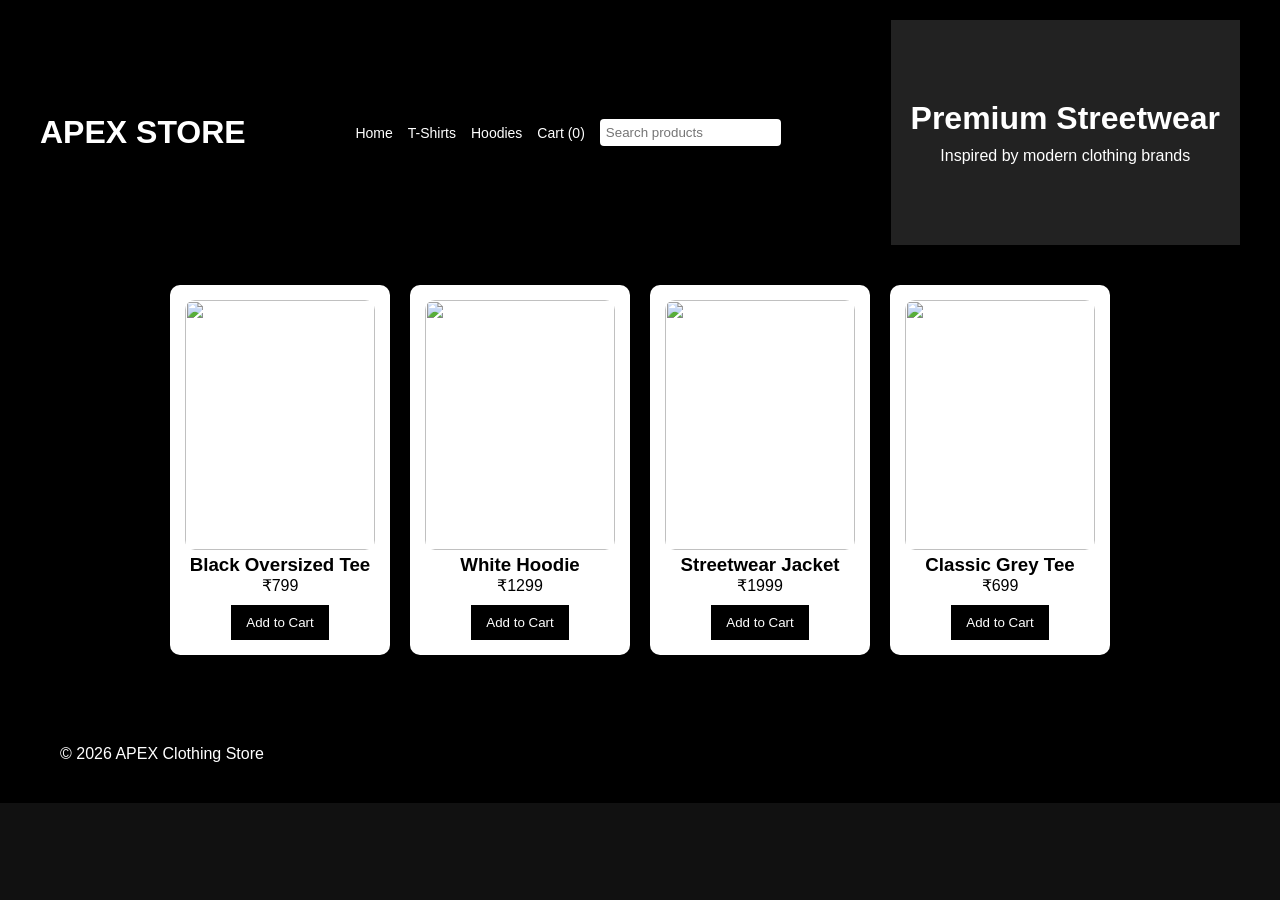
==== index.html @ 207b34f5 "Add files via upload" ====
<!DOCTYPE html>
<html>
<head>
<title>APEX Clothing Store</title>
<link rel="stylesheet" href="style.css">
</head>

<body>

<header>
<h1>APEX STORE</h1>
<nav>
<a href="#">Home</a>
<a href="#">T-Shirts</a>
<a href="#">Hoodies</a>
<a href="#">Cart (<span id="cart-count">0</span>)</a>

<input type="text" placeholder="Search products">
</nav>

<section class="hero">
<h2>Premium Streetwear</h2>
<p>Inspired by modern clothing brands</p>
</section>

<section class="products">

<div class="product">
<img src="https://images.unsplash.com/photo-1521572163474-6864f9cf17ab">
<h3>Black Oversized Tee</h3>
<p>₹799</p>
<button onclick="addToCart()">Add to Cart</button>
</div>

<div class="product">
<img src="https://images.unsplash.com/photo-1520975922323-8b456906c813">
<h3>White Hoodie</h3>
<p>₹1299</p>
<button onclick="addToCart()">Add to Cart</button>
</div>

<div class="product">
<img src="https://images.unsplash.com/photo-1503342217505-b0a15ec3261c">
<h3>Streetwear Jacket</h3>
<p>₹1999</p>
<button onclick="addToCart()">Add to Cart</button>
</div>

<div class="product">
<img src="https://images.unsplash.com/photo-1523381210434-271e8be1f52b">
<h3>Classic Grey Tee</h3>
<p>₹699</p>
<button onclick="addToCart()">Add to Cart</button>
</div>

</section>

<footer>
<p>© 2026 APEX Clothing Store</p>
</footer>

<script src="script.js"></script>

</body>
</html>
---- style.css ----
/* RESET */
*{
margin:0;
padding:0;
box-sizing:border-box;
font-family:Arial, sans-serif;
}

body{
background:#111;
color:white;
}

/* HEADER */
header{
display:flex;
justify-content:space-between;
align-items:center;
padding:20px 40px;
background:black;
flex-wrap:wrap;
}

nav{
display:flex;
gap:15px;
align-items:center;
flex-wrap:wrap;
}

nav a{
color:white;
text-decoration:none;
font-size:14px;
}

nav input{
padding:6px;
border:none;
border-radius:4px;
}

/* HERO SECTION */

.hero{
text-align:center;
padding:80px 20px;
background:#222;
}

.hero h2{
font-size:32px;
margin-bottom:10px;
}

/* PRODUCTS */

.products{
display:grid;
grid-template-columns:repeat(auto-fit,minmax(220px,1fr));
gap:20px;
padding:40px;
max-width:1200px;
margin:auto;
}

.product{
background:white;
color:black;
padding:15px;
border-radius:10px;
text-align:center;
box-shadow:0 5px 10px rgba(0,0,0,0.2);
}

.product img{
width:100%;
height:250px;
object-fit:cover;
border-radius:10px;
}

button{
background:black;
color:white;
padding:10px 15px;
border:none;
margin-top:10px;
cursor:pointer;
}

button:hover{
background:#444;
}

/* FOOTER */

footer{
text-align:center;
padding:20px;
background:black;
margin-top:30px;
}

/* MOBILE */

@media(max-width:600px){

header{
flex-direction:column;
align-items:flex-start;
}

nav{
margin-top:10px;
}

.hero h2{
font-size:24px;
}

.products{
grid-template-columns:1fr;
padding:20px;
}

}

/* TABLET */

@media(max-width:900px){

.products{
grid-template-columns:repeat(2,1fr);
}

}
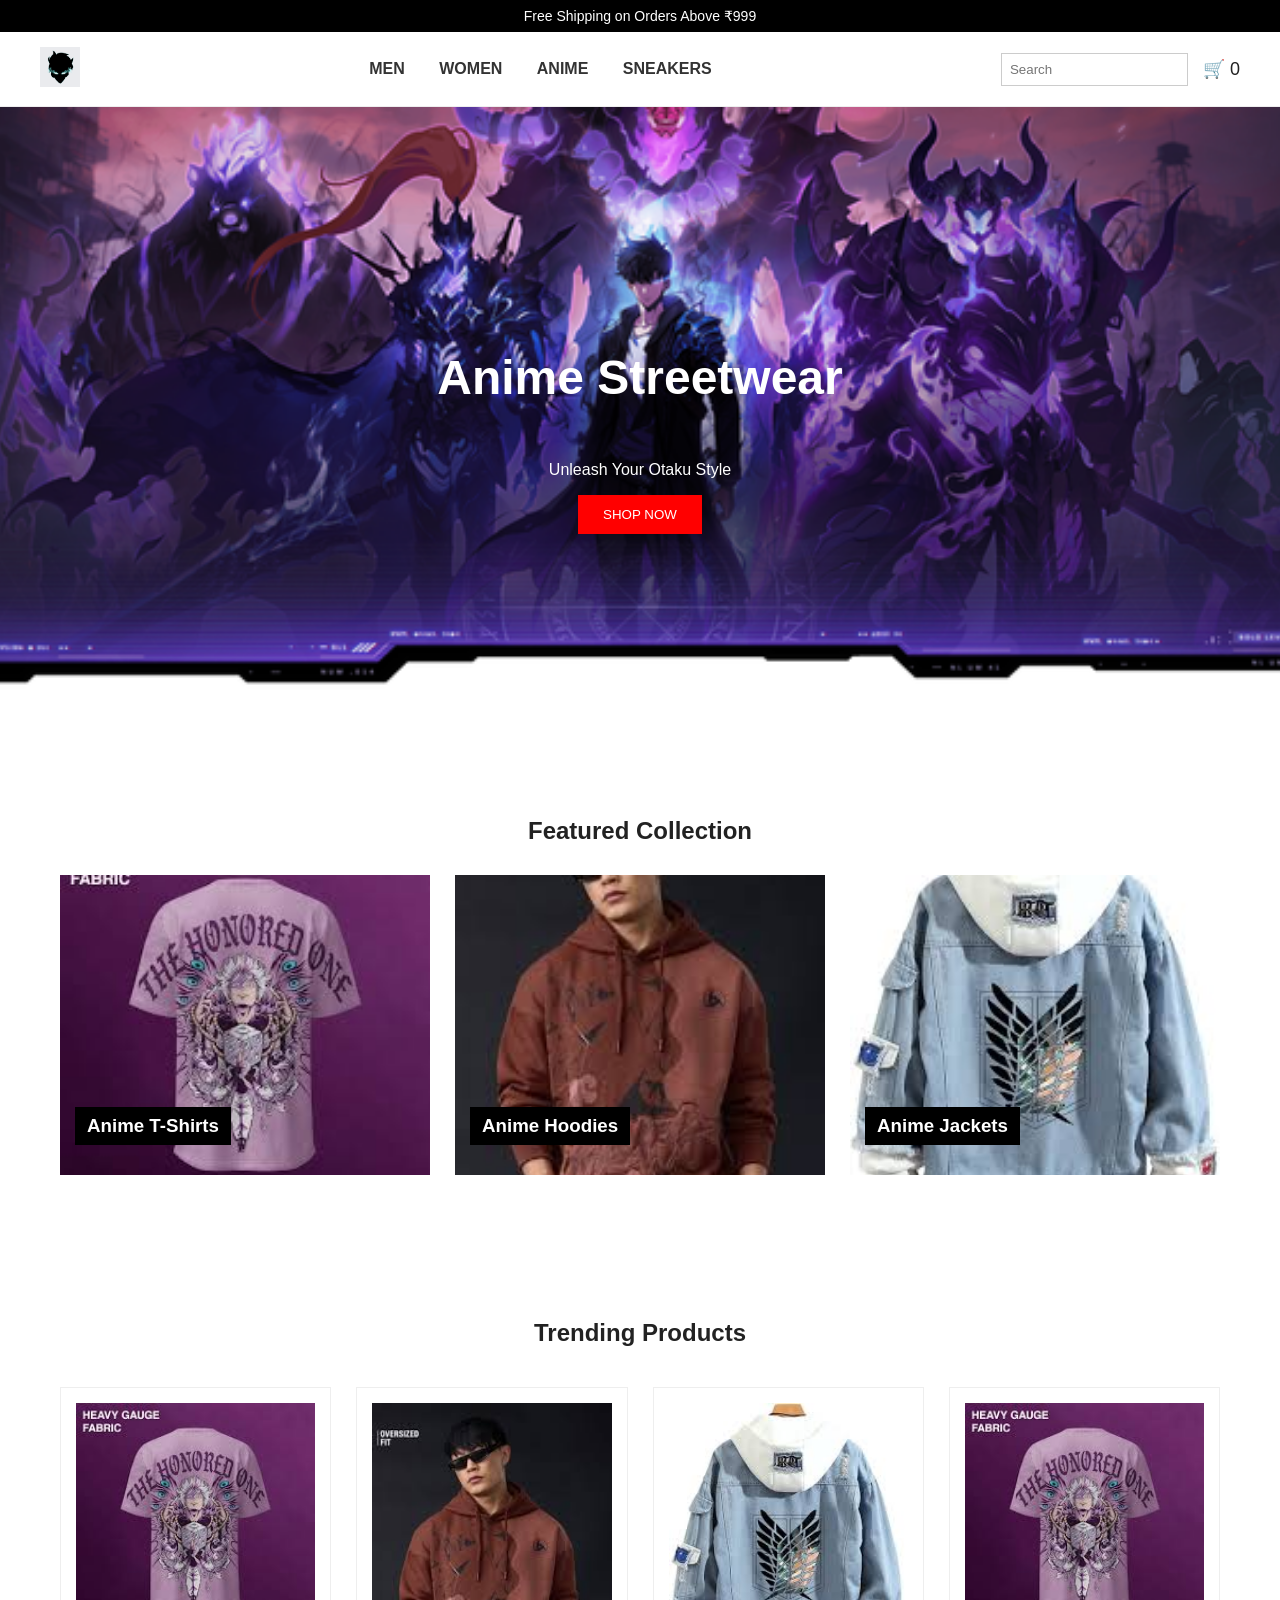
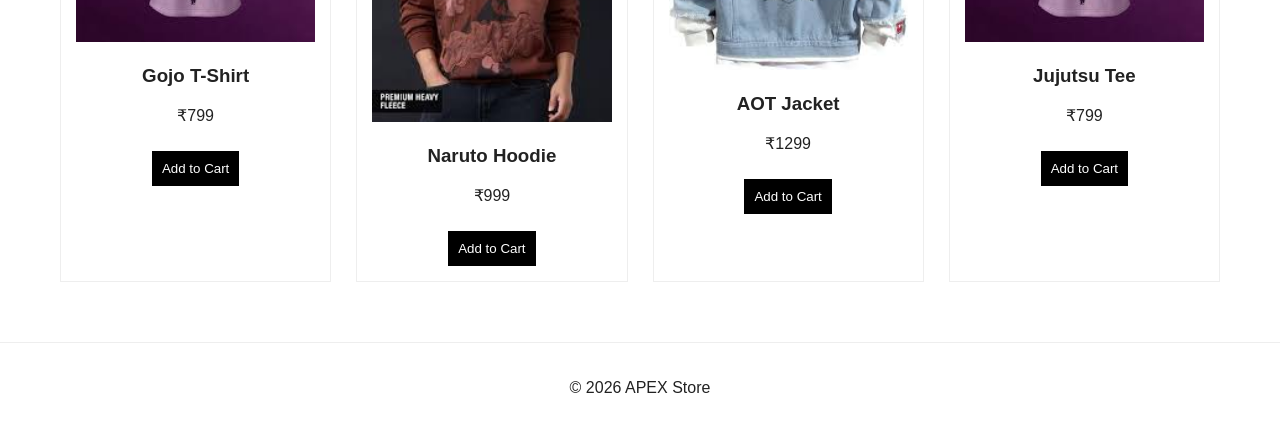
==== commit fee58bd8: "Add files via upload" ====
--- a/index.html
+++ b/index.html
@@ -1,65 +1,141 @@
 <!DOCTYPE html>
 <html>
+
 <head>
-<title>APEX Clothing Store</title>
-<link rel="stylesheet" href="style.css">
+
+<title>APEX Store</title>
+
+<meta name="viewport" content="width=device-width, initial-scale=1">
+
+<link rel="stylesheet" href="css/style.css">
+
+<link rel="icon" type="image/png" href="images/favicon.png">
+
 </head>
 
 <body>
 
-<header>
-<h1>APEX STORE</h1>
-<nav>
-<a href="#">Home</a>
-<a href="#">T-Shirts</a>
-<a href="#">Hoodies</a>
-<a href="#">Cart (<span id="cart-count">0</span>)</a>
+<div class="top-bar">
+Free Shipping on Orders Above ₹999
+</div>
 
-<input type="text" placeholder="Search products">
+<nav class="navbar">
+
+<div class="logo">
+
+<img src="images/logo.png">
+
+</div>
+
+<div class="nav-links">
+<a href="#">MEN</a>
+<a href="#">WOMEN</a>
+<a href="#">ANIME</a>
+<a href="#">SNEAKERS</a>
+</div>
+
+<div class="nav-right">
+
+<input type="text" placeholder="Search">
+
+<div class="cart">
+🛒 0
+</div>
+
+</div>
+
 </nav>
 
-<section class="hero">
-<h2>Premium Streetwear</h2>
-<p>Inspired by modern clothing brands</p>
+
+<!-- HERO -->
+
+<section class="banner">
+
+<h1>Anime Streetwear</h1>
+<p>Unleash Your Otaku Style</p>
+
+<button>SHOP NOW</button>
+
 </section>
 
-<section class="products">
 
-<div class="product">
-<img src="https://images.unsplash.com/photo-1521572163474-6864f9cf17ab">
-<h3>Black Oversized Tee</h3>
-<p>₹799</p>
-<button onclick="addToCart()">Add to Cart</button>
+<!-- FEATURED -->
+
+<section class="featured">
+
+<h2>Featured Collection</h2>
+
+<div class="featured-grid">
+
+<div class="featured-card">
+<img src="images/gojo-shirt.jpg">
+<h3>Anime T-Shirts</h3>
 </div>
 
-<div class="product">
-<img src="https://images.unsplash.com/photo-1520975922323-8b456906c813">
-<h3>White Hoodie</h3>
-<p>₹1299</p>
-<button onclick="addToCart()">Add to Cart</button>
+<div class="featured-card">
+<img src="images/naruto-hoodie.jpg">
+<h3>Anime Hoodies</h3>
 </div>
 
-<div class="product">
-<img src="https://images.unsplash.com/photo-1503342217505-b0a15ec3261c">
-<h3>Streetwear Jacket</h3>
-<p>₹1999</p>
-<button onclick="addToCart()">Add to Cart</button>
+<div class="featured-card">
+<img src="images/aot-jacket.jpg">
+<h3>Anime Jackets</h3>
 </div>
 
-<div class="product">
-<img src="https://images.unsplash.com/photo-1523381210434-271e8be1f52b">
-<h3>Classic Grey Tee</h3>
-<p>₹699</p>
-<button onclick="addToCart()">Add to Cart</button>
 </div>
 
 </section>
 
+
+<!-- PRODUCTS -->
+
+<section class="products">
+
+<h2>Trending Products</h2>
+
+<div class="product-grid">
+
+<div class="product-card">
+<img src="images/gojo-shirt.jpg">
+<h3>Gojo T-Shirt</h3>
+<p>₹799</p>
+<button>Add to Cart</button>
+</div>
+
+<div class="product-card">
+<img src="images/naruto-hoodie.jpg">
+<h3>Naruto Hoodie</h3>
+<p>₹999</p>
+<button>Add to Cart</button>
+</div>
+
+<div class="product-card">
+<img src="images/aot-jacket.jpg">
+<h3>AOT Jacket</h3>
+<p>₹1299</p>
+<button>Add to Cart</button>
+</div>
+
+<div class="product-card">
+<img src="images/gojo-shirt.jpg">
+<h3>Jujutsu Tee</h3>
+<p>₹799</p>
+<button>Add to Cart</button>
+</div>
+
+</div>
+
+</section>
+
+
 <footer>
-<p>© 2026 APEX Clothing Store</p>
+
+<p>© 2026 APEX Store</p>
+
 </footer>
 
-<script src="script.js"></script>
+<script src="js/script.js"></script>
 
 </body>
+
 </html>
--- a/css/style.css
+++ b/css/style.css
@@ -0,0 +1,197 @@
+body{
+margin:0;
+font-family:Arial, Helvetica, sans-serif;
+background:white;
+color:#222;
+}
+
+.top-bar{
+background:black;
+color:white;
+text-align:center;
+padding:8px;
+font-size:14px;
+}
+
+/* NAVBAR */
+
+.navbar{
+display:flex;
+justify-content:space-between;
+align-items:center;
+padding:15px 40px;
+border-bottom:1px solid #eee;
+}
+
+/* LOGO */
+
+.logo img{
+height:40px;
+}
+
+/* NAV LINKS */
+
+.nav-links a{
+margin:0 15px;
+text-decoration:none;
+color:#333;
+font-weight:bold;
+}
+
+.nav-right{
+display:flex;
+gap:15px;
+align-items:center;
+}
+
+.nav-right input{
+padding:8px;
+border:1px solid #ccc;
+}
+
+.cart{
+font-size:18px;
+}
+
+/* HERO */
+
+.banner{
+height:70vh;
+background:url("../images/anime-banner.jpg");
+background-size:cover;
+background-position:center;
+display:flex;
+flex-direction:column;
+justify-content:center;
+align-items:center;
+color:white;
+text-align:center;
+}
+
+.banner h1{
+font-size:48px;
+}
+
+.banner button{
+padding:12px 25px;
+border:none;
+background:red;
+color:white;
+cursor:pointer;
+}
+
+/* FEATURED */
+
+.featured{
+padding:60px;
+text-align:center;
+}
+
+.featured-grid{
+display:grid;
+grid-template-columns:repeat(3,1fr);
+gap:25px;
+margin-top:30px;
+}
+
+.featured-card{
+position:relative;
+cursor:pointer;
+overflow:hidden;
+}
+
+.featured-card img{
+width:100%;
+height:300px;
+object-fit:cover;
+}
+
+.featured-card h3{
+position:absolute;
+bottom:15px;
+left:15px;
+background:black;
+color:white;
+padding:8px 12px;
+}
+
+/* PRODUCTS */
+
+.products{
+padding:60px;
+}
+
+.products h2{
+text-align:center;
+margin-bottom:40px;
+}
+
+.product-grid{
+display:grid;
+grid-template-columns:repeat(4,1fr);
+gap:25px;
+}
+
+.product-card{
+border:1px solid #eee;
+padding:15px;
+text-align:center;
+}
+
+.product-card img{
+width:100%;
+}
+
+.product-card button{
+margin-top:10px;
+padding:10px;
+border:none;
+background:black;
+color:white;
+cursor:pointer;
+}
+
+footer{
+text-align:center;
+padding:20px;
+border-top:1px solid #eee;
+}
+
+/* MOBILE */
+
+@media(max-width:900px){
+
+.product-grid{
+grid-template-columns:repeat(2,1fr);
+}
+
+.featured-grid{
+grid-template-columns:repeat(2,1fr);
+}
+
+.nav-links{
+display:none;
+}
+
+}
+
+@media(max-width:500px){
+
+.product-grid{
+grid-template-columns:1fr;
+}
+
+.featured-grid{
+grid-template-columns:1fr;
+}
+
+.banner h1{
+font-size:30px;
+}
+
+.navbar{
+flex-direction:column;
+gap:10px;
+}
+
+}
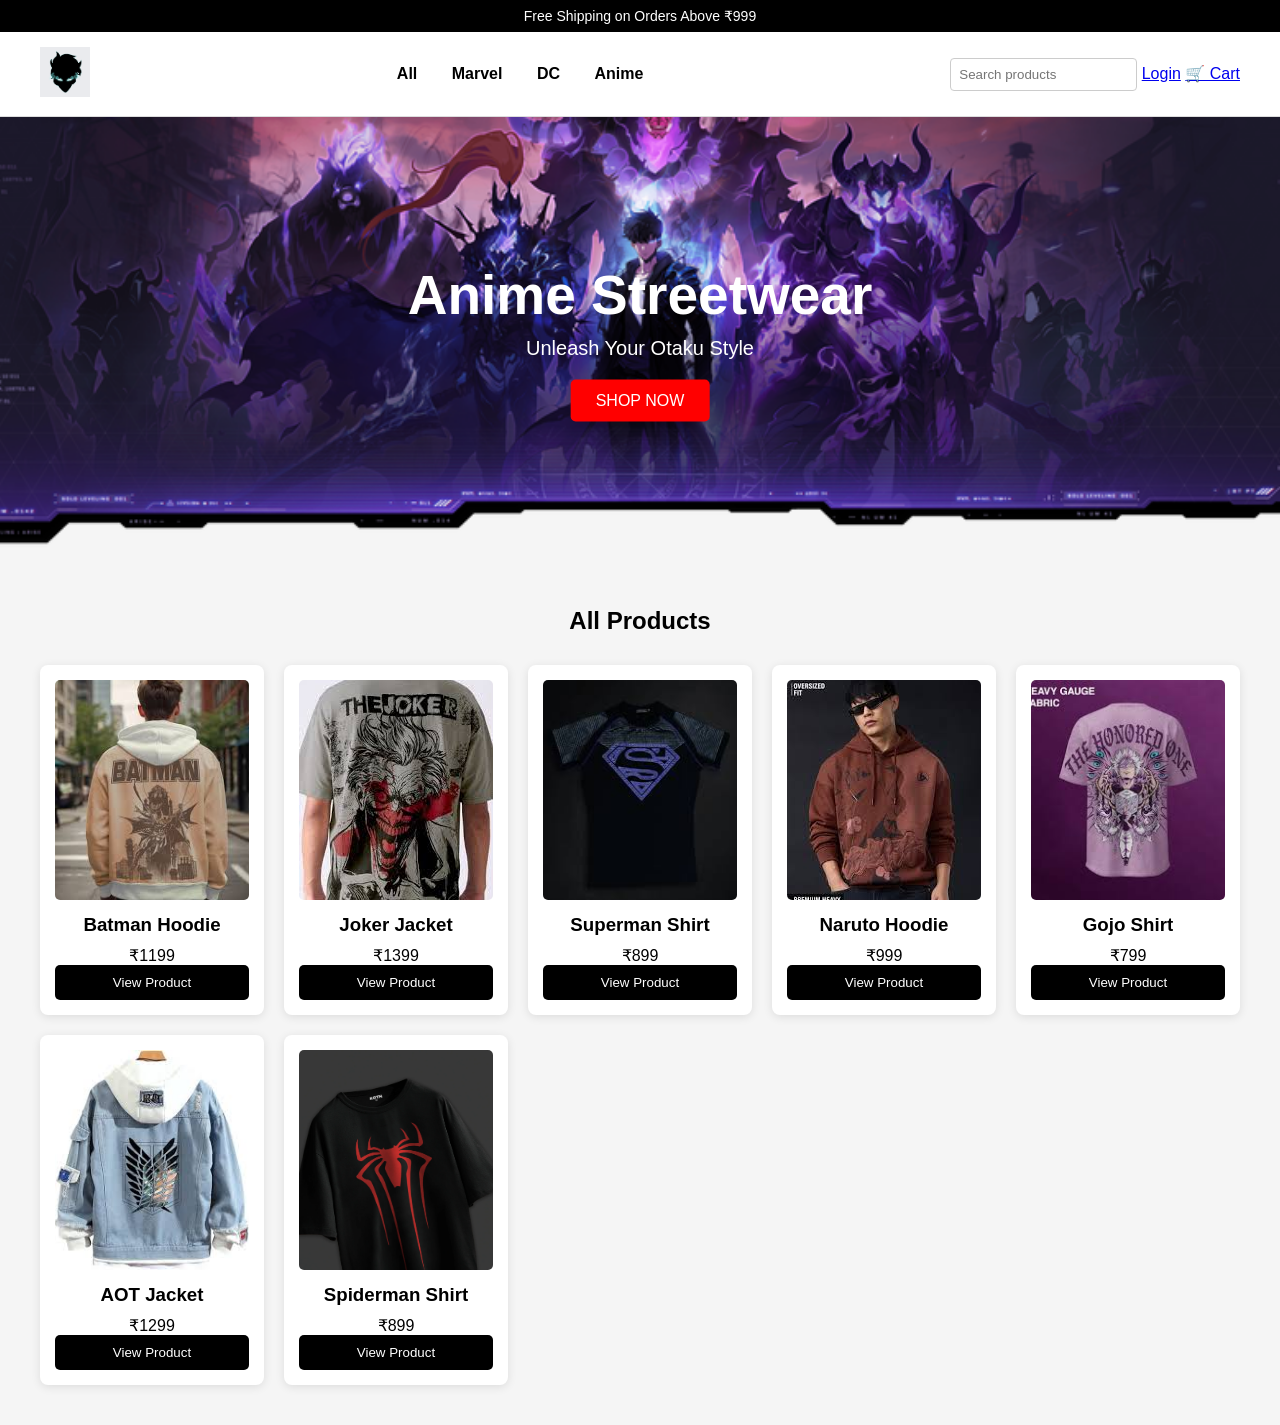
==== commit 1a92a4ae: "Add files via upload" ====
--- a/index.html
+++ b/index.html
@@ -9,7 +9,7 @@
 
 <link rel="stylesheet" href="css/style.css">
 
-<link rel="icon" type="image/png" href="images/favicon.png">
+<link rel="icon" href="images/favicon.png">
 
 </head>
 
@@ -22,119 +22,56 @@
 <nav class="navbar">
 
 <div class="logo">
-
 <img src="images/logo.png">
-
 </div>
 
 <div class="nav-links">
-<a href="#">MEN</a>
-<a href="#">WOMEN</a>
-<a href="#">ANIME</a>
-<a href="#">SNEAKERS</a>
+<a data-category="all">All</a>
+<a data-category="marvel">Marvel</a>
+<a data-category="dc">DC</a>
+<a data-category="anime">Anime</a>
 </div>
 
 <div class="nav-right">
 
-<input type="text" placeholder="Search">
+<input type="text" id="searchInput" placeholder="Search products">
 
-<div class="cart">
-🛒 0
-</div>
+<a href="login.html">Login</a>
+
+<a href="cart.html">🛒 Cart</a>
 
 </div>
 
 </nav>
 
 
-<!-- HERO -->
-
 <section class="banner">
 
+<img src="images/anime-banner.jpg">
+
+<div class="banner-text">
+
 <h1>Anime Streetwear</h1>
+
 <p>Unleash Your Otaku Style</p>
 
 <button>SHOP NOW</button>
-
-</section>
-
-
-<!-- FEATURED -->
-
-<section class="featured">
-
-<h2>Featured Collection</h2>
-
-<div class="featured-grid">
-
-<div class="featured-card">
-<img src="images/gojo-shirt.jpg">
-<h3>Anime T-Shirts</h3>
-</div>
-
-<div class="featured-card">
-<img src="images/naruto-hoodie.jpg">
-<h3>Anime Hoodies</h3>
-</div>
-
-<div class="featured-card">
-<img src="images/aot-jacket.jpg">
-<h3>Anime Jackets</h3>
-</div>
 
 </div>
 
 </section>
 
 
-<!-- PRODUCTS -->
-
 <section class="products">
 
-<h2>Trending Products</h2>
+<h2>All Products</h2>
 
-<div class="product-grid">
-
-<div class="product-card">
-<img src="images/gojo-shirt.jpg">
-<h3>Gojo T-Shirt</h3>
-<p>₹799</p>
-<button>Add to Cart</button>
-</div>
-
-<div class="product-card">
-<img src="images/naruto-hoodie.jpg">
-<h3>Naruto Hoodie</h3>
-<p>₹999</p>
-<button>Add to Cart</button>
-</div>
-
-<div class="product-card">
-<img src="images/aot-jacket.jpg">
-<h3>AOT Jacket</h3>
-<p>₹1299</p>
-<button>Add to Cart</button>
-</div>
-
-<div class="product-card">
-<img src="images/gojo-shirt.jpg">
-<h3>Jujutsu Tee</h3>
-<p>₹799</p>
-<button>Add to Cart</button>
-</div>
-
-</div>
+<div id="product-grid" class="product-grid"></div>
 
 </section>
 
 
-<footer>
-
-<p>© 2026 APEX Store</p>
-
-</footer>
-
-<script src="js/script.js"></script>
+<script src="js/products.js"></script>
 
 </body>
 
--- a/css/style.css
+++ b/css/style.css
@@ -1,9 +1,15 @@
+*{
+margin:0;
+padding:0;
+box-sizing:border-box;
+font-family:Arial;
+}
+
 body{
-margin:0;
-font-family:Arial, Helvetica, sans-serif;
-background:white;
-color:#222;
-}
+background:#f5f5f5;
+}
+
+/* top bar */
 
 .top-bar{
 background:black;
@@ -13,185 +19,221 @@
 font-size:14px;
 }
 
-/* NAVBAR */
+/* navbar */
 
 .navbar{
 display:flex;
+align-items:center;
 justify-content:space-between;
-align-items:center;
 padding:15px 40px;
-border-bottom:1px solid #eee;
-}
-
-/* LOGO */
+background:white;
+border-bottom:1px solid #ddd;
+}
 
 .logo img{
-height:40px;
-}
-
-/* NAV LINKS */
+height:50px;
+}
+
+/* nav links */
 
 .nav-links a{
 margin:0 15px;
 text-decoration:none;
-color:#333;
+color:black;
 font-weight:bold;
 }
 
-.nav-right{
-display:flex;
-gap:15px;
-align-items:center;
-}
+.nav-links a:hover{
+color:red;
+}
+
+/* search */
 
 .nav-right input{
 padding:8px;
 border:1px solid #ccc;
-}
-
-.cart{
-font-size:18px;
-}
-
-/* HERO */
+border-radius:4px;
+}
+
+/* banner */
 
 .banner{
-height:70vh;
-background:url("../images/anime-banner.jpg");
-background-size:cover;
-background-position:center;
-display:flex;
-flex-direction:column;
-justify-content:center;
-align-items:center;
-color:white;
-text-align:center;
-}
-
-.banner h1{
-font-size:48px;
-}
-
-.banner button{
+position:relative;
+width:100%;
+height:450px;
+}
+
+.banner img{
+width:100%;
+height:100%;
+object-fit:cover;
+}
+
+/* banner text */
+
+.banner-text{
+position:absolute;
+top:50%;
+left:50%;
+transform:translate(-50%,-50%);
+color:white;
+text-align:center;
+}
+
+.banner-text h1{
+font-size:55px;
+margin-bottom:10px;
+}
+
+.banner-text p{
+font-size:20px;
+margin-bottom:20px;
+}
+
+.banner-text button{
+background:red;
+color:white;
+border:none;
 padding:12px 25px;
-border:none;
-background:red;
-color:white;
-cursor:pointer;
-}
-
-/* FEATURED */
-
-.featured{
-padding:60px;
-text-align:center;
-}
-
-.featured-grid{
+font-size:16px;
+cursor:pointer;
+border-radius:5px;
+}
+
+/* category section */
+
+.categories{
+padding:40px;
+text-align:center;
+}
+
+.category-grid{
 display:grid;
-grid-template-columns:repeat(3,1fr);
-gap:25px;
+grid-template-columns:repeat(auto-fit,minmax(250px,1fr));
+gap:20px;
 margin-top:30px;
 }
 
-.featured-card{
-position:relative;
-cursor:pointer;
+.category-card{
+background:white;
+border-radius:10px;
 overflow:hidden;
-}
-
-.featured-card img{
-width:100%;
-height:300px;
+box-shadow:0 3px 12px rgba(0,0,0,0.1);
+transition:0.3s;
+}
+
+.category-card:hover{
+transform:scale(1.05);
+}
+
+.category-card img{
+width:100%;
+height:250px;
 object-fit:cover;
 }
 
-.featured-card h3{
-position:absolute;
-bottom:15px;
-left:15px;
-background:black;
-color:white;
-padding:8px 12px;
-}
-
-/* PRODUCTS */
+.category-card h3{
+padding:15px;
+}
+
+/* products */
 
 .products{
-padding:60px;
-}
-
-.products h2{
-text-align:center;
-margin-bottom:40px;
+padding:40px;
+text-align:center;
 }
 
 .product-grid{
 display:grid;
-grid-template-columns:repeat(4,1fr);
-gap:25px;
+grid-template-columns:repeat(auto-fit,minmax(200px,1fr));
+gap:20px;
+margin-top:30px;
 }
 
 .product-card{
-border:1px solid #eee;
+background:white;
 padding:15px;
-text-align:center;
+border-radius:8px;
+box-shadow:0 2px 10px rgba(0,0,0,0.1);
 }
 
 .product-card img{
 width:100%;
+height:220px;
+object-fit:cover;
+border-radius:5px;
+}
+
+.product-card h3{
+margin:10px 0;
 }
 
 .product-card button{
-margin-top:10px;
+background:black;
+color:white;
+border:none;
 padding:10px;
-border:none;
-background:black;
-color:white;
-cursor:pointer;
-}
-
-footer{
-text-align:center;
-padding:20px;
-border-top:1px solid #eee;
-}
-
-/* MOBILE */
-
-@media(max-width:900px){
-
-.product-grid{
-grid-template-columns:repeat(2,1fr);
-}
-
-.featured-grid{
-grid-template-columns:repeat(2,1fr);
-}
-
-.nav-links{
-display:none;
-}
-
-}
-
-@media(max-width:500px){
-
-.product-grid{
-grid-template-columns:1fr;
-}
-
-.featured-grid{
-grid-template-columns:1fr;
-}
-
-.banner h1{
-font-size:30px;
-}
-
-.navbar{
+width:100%;
+cursor:pointer;
+border-radius:5px;
+}
+.product-page{
+
+display:flex;
+gap:40px;
+padding:40px;
+
+}
+
+.product-page img{
+
+width:400px;
+border-radius:10px;
+
+}
+
+.product-info{
+
+display:flex;
 flex-direction:column;
-gap:10px;
-}
-
-}
+gap:20px;
+
+}
+
+.product-info button{
+
+padding:12px;
+background:black;
+color:white;
+border:none;
+cursor:pointer;
+width:200px;
+
+}
+.auth-container{
+
+width:300px;
+margin:100px auto;
+display:flex;
+flex-direction:column;
+gap:15px;
+text-align:center;
+
+}
+
+.auth-container input{
+
+padding:10px;
+border:1px solid #ccc;
+
+}
+
+.auth-container button{
+
+padding:10px;
+background:black;
+color:white;
+border:none;
+cursor:pointer;
+
+}
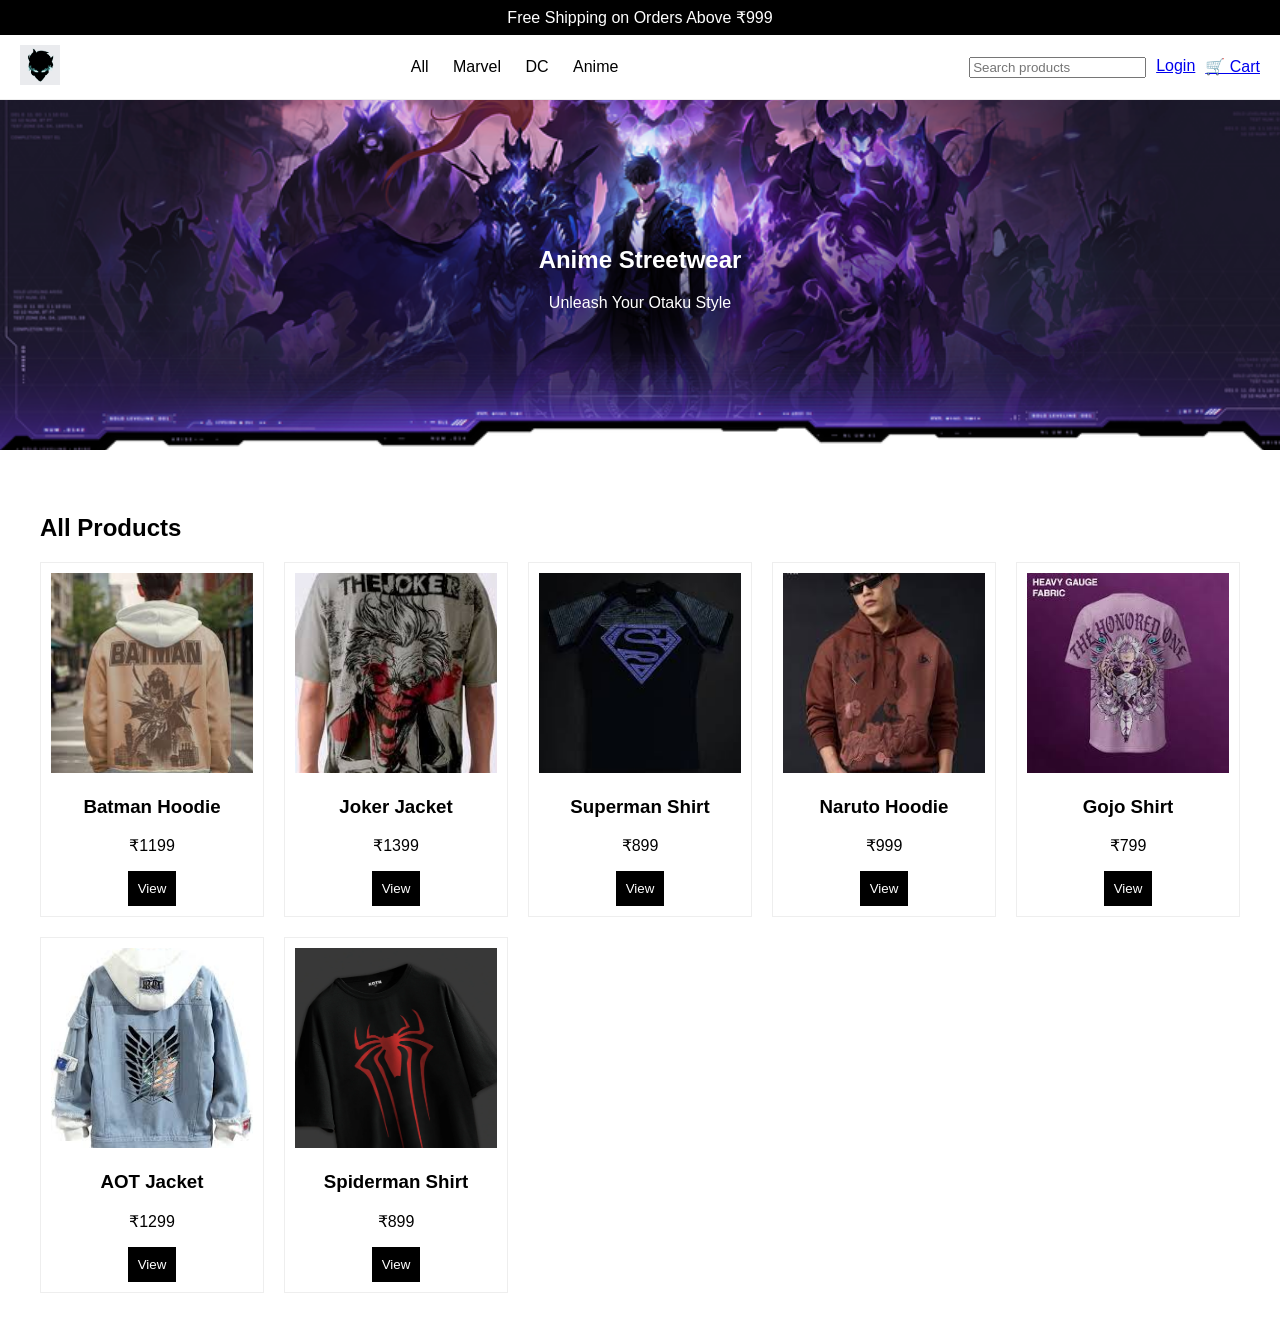
==== commit 68937c24: "Add files via upload" ====
--- a/index.html
+++ b/index.html
@@ -2,13 +2,10 @@
 <html>
 
 <head>
-
 <title>APEX Store</title>
-
 <meta name="viewport" content="width=device-width, initial-scale=1">
 
 <link rel="stylesheet" href="css/style.css">
-
 <link rel="icon" href="images/favicon.png">
 
 </head>
@@ -34,7 +31,7 @@
 
 <div class="nav-right">
 
-<input type="text" id="searchInput" placeholder="Search products">
+<input id="searchInput" placeholder="Search products">
 
 <a href="login.html">Login</a>
 
@@ -50,13 +47,8 @@
 <img src="images/anime-banner.jpg">
 
 <div class="banner-text">
-
 <h1>Anime Streetwear</h1>
-
 <p>Unleash Your Otaku Style</p>
-
-<button>SHOP NOW</button>
-
 </div>
 
 </section>
@@ -70,9 +62,7 @@
 
 </section>
 
-
 <script src="js/products.js"></script>
 
 </body>
-
 </html>
--- a/css/style.css
+++ b/css/style.css
@@ -1,239 +1,111 @@
-*{
+body{
+
 margin:0;
-padding:0;
-box-sizing:border-box;
 font-family:Arial;
+
 }
 
-body{
-background:#f5f5f5;
-}
+.top-bar{
 
-/* top bar */
-
-.top-bar{
 background:black;
 color:white;
 text-align:center;
 padding:8px;
-font-size:14px;
+
 }
 
-/* navbar */
+.navbar{
 
-.navbar{
 display:flex;
+justify-content:space-between;
 align-items:center;
-justify-content:space-between;
-padding:15px 40px;
+padding:10px 20px;
 background:white;
-border-bottom:1px solid #ddd;
+border-bottom:1px solid #eee;
+
 }
 
 .logo img{
-height:50px;
+
+height:40px;
+
 }
 
-/* nav links */
+.nav-links a{
 
-.nav-links a{
-margin:0 15px;
-text-decoration:none;
-color:black;
-font-weight:bold;
+margin:0 10px;
+cursor:pointer;
+
 }
 
-.nav-links a:hover{
-color:red;
+.nav-right{
+
+display:flex;
+gap:10px;
+
 }
 
-/* search */
+.banner{
 
-.nav-right input{
-padding:8px;
-border:1px solid #ccc;
-border-radius:4px;
-}
+position:relative;
 
-/* banner */
-
-.banner{
-position:relative;
-width:100%;
-height:450px;
 }
 
 .banner img{
+
 width:100%;
-height:100%;
+height:350px;
 object-fit:cover;
+
 }
 
-/* banner text */
+.banner-text{
 
-.banner-text{
 position:absolute;
 top:50%;
 left:50%;
 transform:translate(-50%,-50%);
 color:white;
 text-align:center;
+
 }
 
-.banner-text h1{
-font-size:55px;
-margin-bottom:10px;
-}
+.products{
 
-.banner-text p{
-font-size:20px;
-margin-bottom:20px;
-}
+padding:40px;
 
-.banner-text button{
-background:red;
-color:white;
-border:none;
-padding:12px 25px;
-font-size:16px;
-cursor:pointer;
-border-radius:5px;
-}
-
-/* category section */
-
-.categories{
-padding:40px;
-text-align:center;
-}
-
-.category-grid{
-display:grid;
-grid-template-columns:repeat(auto-fit,minmax(250px,1fr));
-gap:20px;
-margin-top:30px;
-}
-
-.category-card{
-background:white;
-border-radius:10px;
-overflow:hidden;
-box-shadow:0 3px 12px rgba(0,0,0,0.1);
-transition:0.3s;
-}
-
-.category-card:hover{
-transform:scale(1.05);
-}
-
-.category-card img{
-width:100%;
-height:250px;
-object-fit:cover;
-}
-
-.category-card h3{
-padding:15px;
-}
-
-/* products */
-
-.products{
-padding:40px;
-text-align:center;
 }
 
 .product-grid{
+
 display:grid;
 grid-template-columns:repeat(auto-fit,minmax(200px,1fr));
 gap:20px;
-margin-top:30px;
+
 }
 
 .product-card{
-background:white;
-padding:15px;
-border-radius:8px;
-box-shadow:0 2px 10px rgba(0,0,0,0.1);
+
+border:1px solid #eee;
+padding:10px;
+text-align:center;
+
 }
 
 .product-card img{
+
 width:100%;
-height:220px;
+height:200px;
 object-fit:cover;
-border-radius:5px;
-}
 
-.product-card h3{
-margin:10px 0;
 }
 
 .product-card button{
+
 background:black;
 color:white;
 border:none;
 padding:10px;
-width:100%;
-cursor:pointer;
-border-radius:5px;
-}
-.product-page{
-
-display:flex;
-gap:40px;
-padding:40px;
-
-}
-
-.product-page img{
-
-width:400px;
-border-radius:10px;
-
-}
-
-.product-info{
-
-display:flex;
-flex-direction:column;
-gap:20px;
-
-}
-
-.product-info button{
-
-padding:12px;
-background:black;
-color:white;
-border:none;
-cursor:pointer;
-width:200px;
-
-}
-.auth-container{
-
-width:300px;
-margin:100px auto;
-display:flex;
-flex-direction:column;
-gap:15px;
-text-align:center;
-
-}
-
-.auth-container input{
-
-padding:10px;
-border:1px solid #ccc;
-
-}
-
-.auth-container button{
-
-padding:10px;
-background:black;
-color:white;
-border:none;
 cursor:pointer;
 
 }
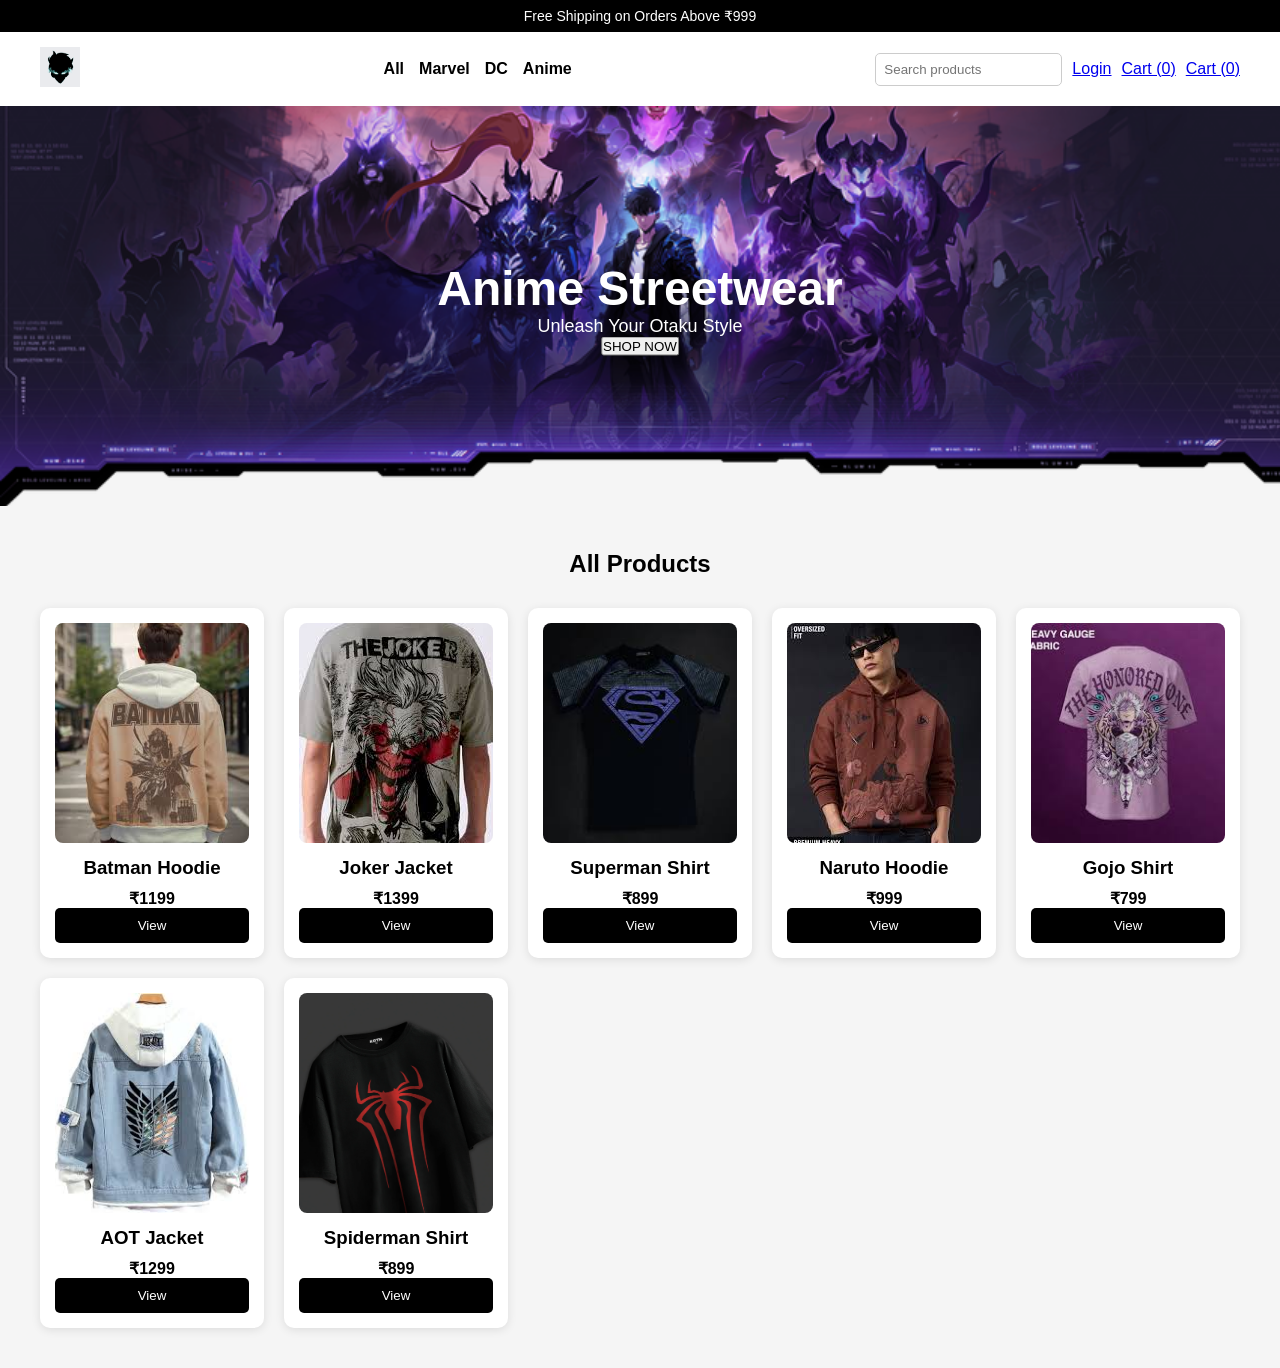
==== commit 519f92c2: "Add files via upload" ====
--- a/index.html
+++ b/index.html
@@ -1,11 +1,15 @@
+
 <!DOCTYPE html>
 <html>
 
 <head>
+
 <title>APEX Store</title>
+
 <meta name="viewport" content="width=device-width, initial-scale=1">
 
 <link rel="stylesheet" href="css/style.css">
+
 <link rel="icon" href="images/favicon.png">
 
 </head>
@@ -31,11 +35,15 @@
 
 <div class="nav-right">
 
-<input id="searchInput" placeholder="Search products">
+<input type="text" id="searchInput" placeholder="Search products">
 
 <a href="login.html">Login</a>
 
-<a href="cart.html">🛒 Cart</a>
+<a href="cart.html">
+Cart (<span id="cart-count">0</span>)
+</a><a href="cart.html">
+Cart (<span id="cart-count">0</span>)
+</a>
 
 </div>
 
@@ -47,8 +55,13 @@
 <img src="images/anime-banner.jpg">
 
 <div class="banner-text">
+
 <h1>Anime Streetwear</h1>
+
 <p>Unleash Your Otaku Style</p>
+
+<button>SHOP NOW</button>
+
 </div>
 
 </section>
@@ -62,7 +75,10 @@
 
 </section>
 
+
 <script src="js/products.js"></script>
 
 </body>
+
 </html>
+
--- a/css/style.css
+++ b/css/style.css
@@ -1,111 +1,222 @@
+*{
+margin:0;
+padding:0;
+box-sizing:border-box;
+font-family:Arial, sans-serif;
+}
+
 body{
-
-margin:0;
-font-family:Arial;
-
-}
+background:#f5f5f5;
+}
+
+/* top bar */
 
 .top-bar{
-
 background:black;
 color:white;
 text-align:center;
 padding:8px;
-
-}
+font-size:14px;
+}
+
+/* navbar */
 
 .navbar{
-
 display:flex;
 justify-content:space-between;
 align-items:center;
-padding:10px 20px;
+padding:15px 40px;
 background:white;
-border-bottom:1px solid #eee;
-
+flex-wrap:wrap;
 }
 
 .logo img{
-
 height:40px;
-
+}
+
+/* nav links */
+
+.nav-links{
+display:flex;
+gap:15px;
+flex-wrap:wrap;
 }
 
 .nav-links a{
-
-margin:0 10px;
 cursor:pointer;
-
-}
+font-weight:bold;
+}
+
+/* right section */
 
 .nav-right{
-
 display:flex;
 gap:10px;
-
-}
+align-items:center;
+flex-wrap:wrap;
+}
+
+.nav-right input{
+padding:8px;
+border:1px solid #ccc;
+border-radius:5px;
+}
+
+/* banner */
 
 .banner{
-
 position:relative;
-
+width:100%;
 }
 
 .banner img{
-
-width:100%;
-height:350px;
+width:100%;
+height:400px;
 object-fit:cover;
-
 }
 
 .banner-text{
-
 position:absolute;
 top:50%;
 left:50%;
 transform:translate(-50%,-50%);
 color:white;
 text-align:center;
-
-}
+}
+
+.banner-text h1{
+font-size:48px;
+}
+
+.banner-text p{
+font-size:18px;
+}
+
+/* products section */
 
 .products{
-
 padding:40px;
-
-}
+text-align:center;
+}
+
+/* grid */
 
 .product-grid{
-
 display:grid;
-grid-template-columns:repeat(auto-fit,minmax(200px,1fr));
+grid-template-columns:repeat(auto-fit,minmax(220px,1fr));
 gap:20px;
-
-}
+margin-top:30px;
+}
+
+/* card */
 
 .product-card{
-
-border:1px solid #eee;
-padding:10px;
-text-align:center;
-
+background:white;
+border-radius:10px;
+padding:15px;
+box-shadow:0 2px 10px rgba(0,0,0,0.1);
+transition:0.3s;
+}
+
+.product-card:hover{
+transform:translateY(-5px);
 }
 
 .product-card img{
-
-width:100%;
-height:200px;
+width:100%;
+height:220px;
 object-fit:cover;
-
+border-radius:8px;
+}
+
+.product-card h3{
+margin:10px 0;
+}
+
+.product-card p{
+font-weight:bold;
 }
 
 .product-card button{
-
 background:black;
 color:white;
 border:none;
 padding:10px;
+width:100%;
+border-radius:5px;
 cursor:pointer;
-
-}
+}
+
+.product-card button:hover{
+background:red;
+}
+
+/* product page */
+
+#product{
+padding:40px;
+text-align:center;
+}
+
+#product img{
+max-width:300px;
+width:100%;
+}
+
+/* cart */
+
+#cart{
+padding:40px;
+}
+
+/* MOBILE RESPONSIVE */
+
+@media (max-width:768px){
+
+.navbar{
+flex-direction:column;
+gap:10px;
+text-align:center;
+}
+
+.nav-links{
+justify-content:center;
+}
+
+.nav-right{
+justify-content:center;
+}
+
+.banner img{
+height:250px;
+}
+
+.banner-text h1{
+font-size:28px;
+}
+
+.banner-text p{
+font-size:14px;
+}
+
+.products{
+padding:20px;
+}
+
+.product-grid{
+grid-template-columns:repeat(2,1fr);
+}
+
+}
+
+@media (max-width:480px){
+
+.product-grid{
+grid-template-columns:1fr;
+}
+
+.banner-text h1{
+font-size:22px;
+}
+
+}
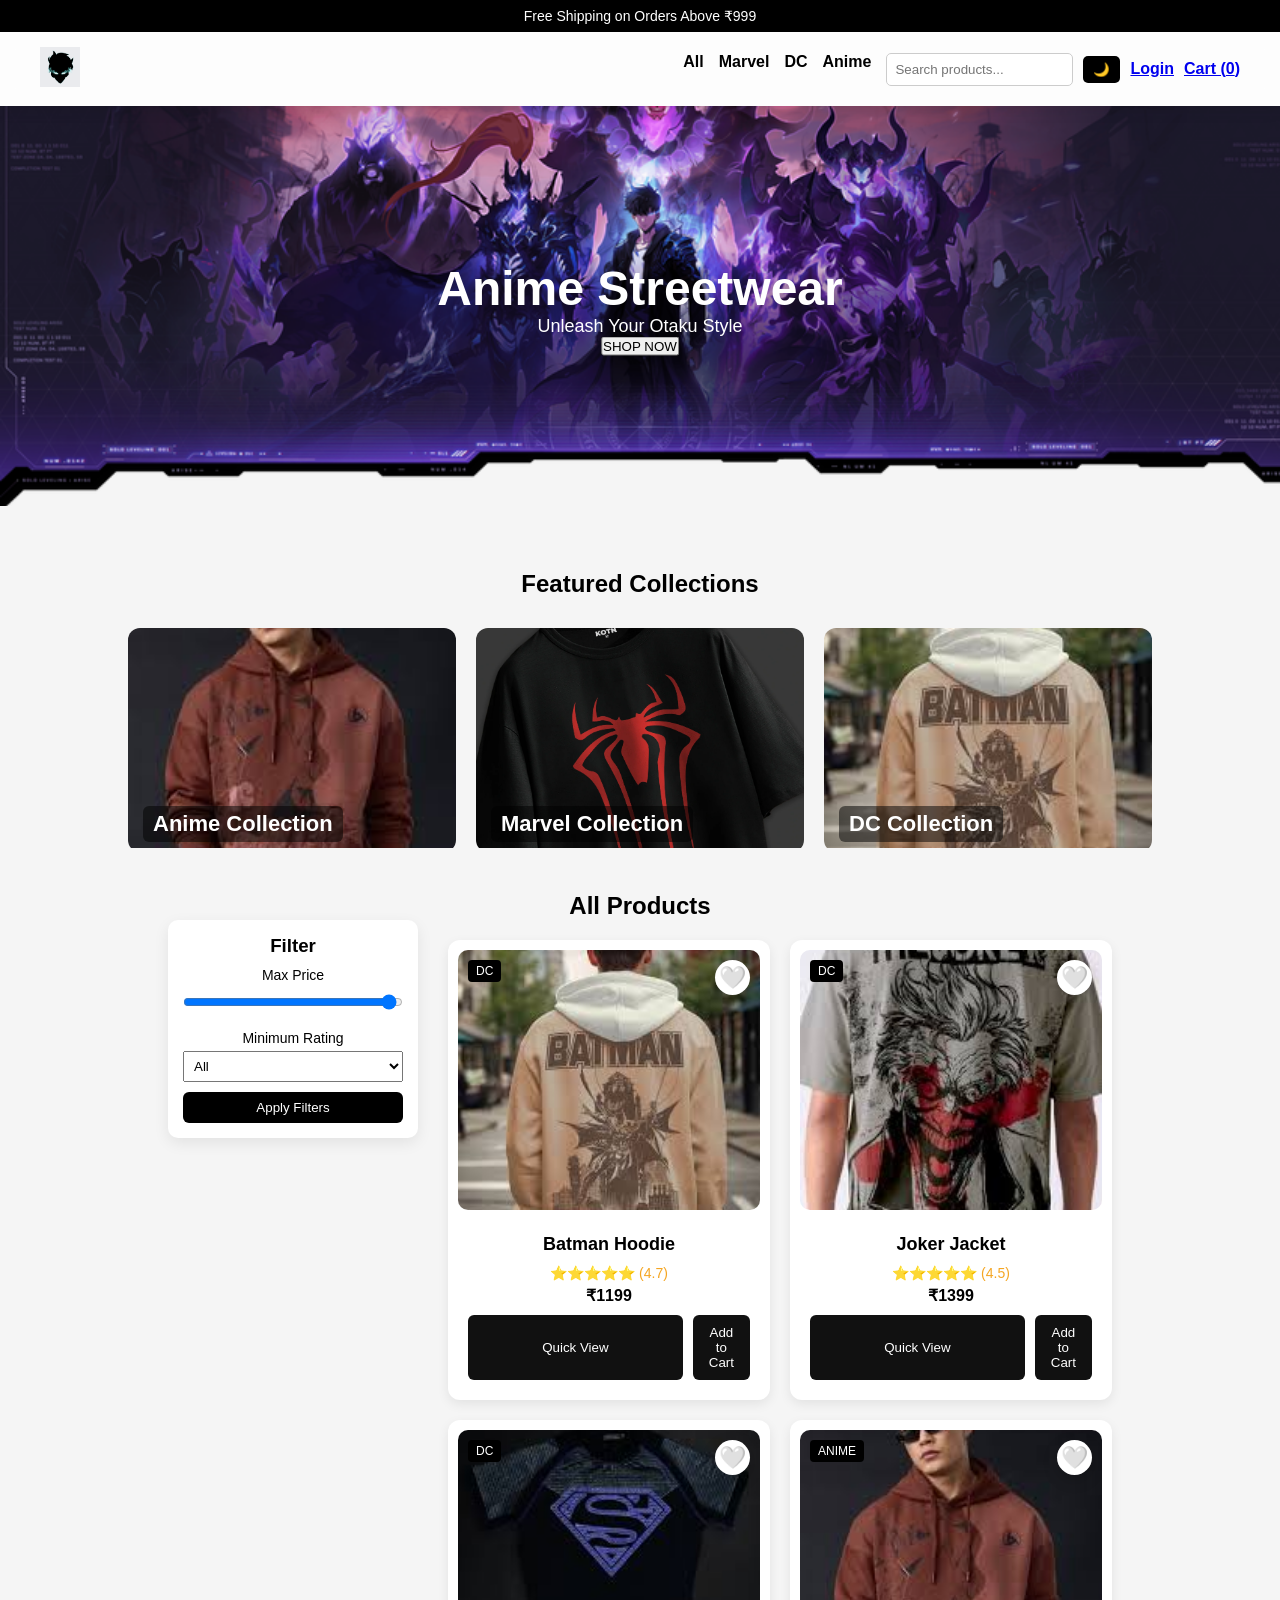
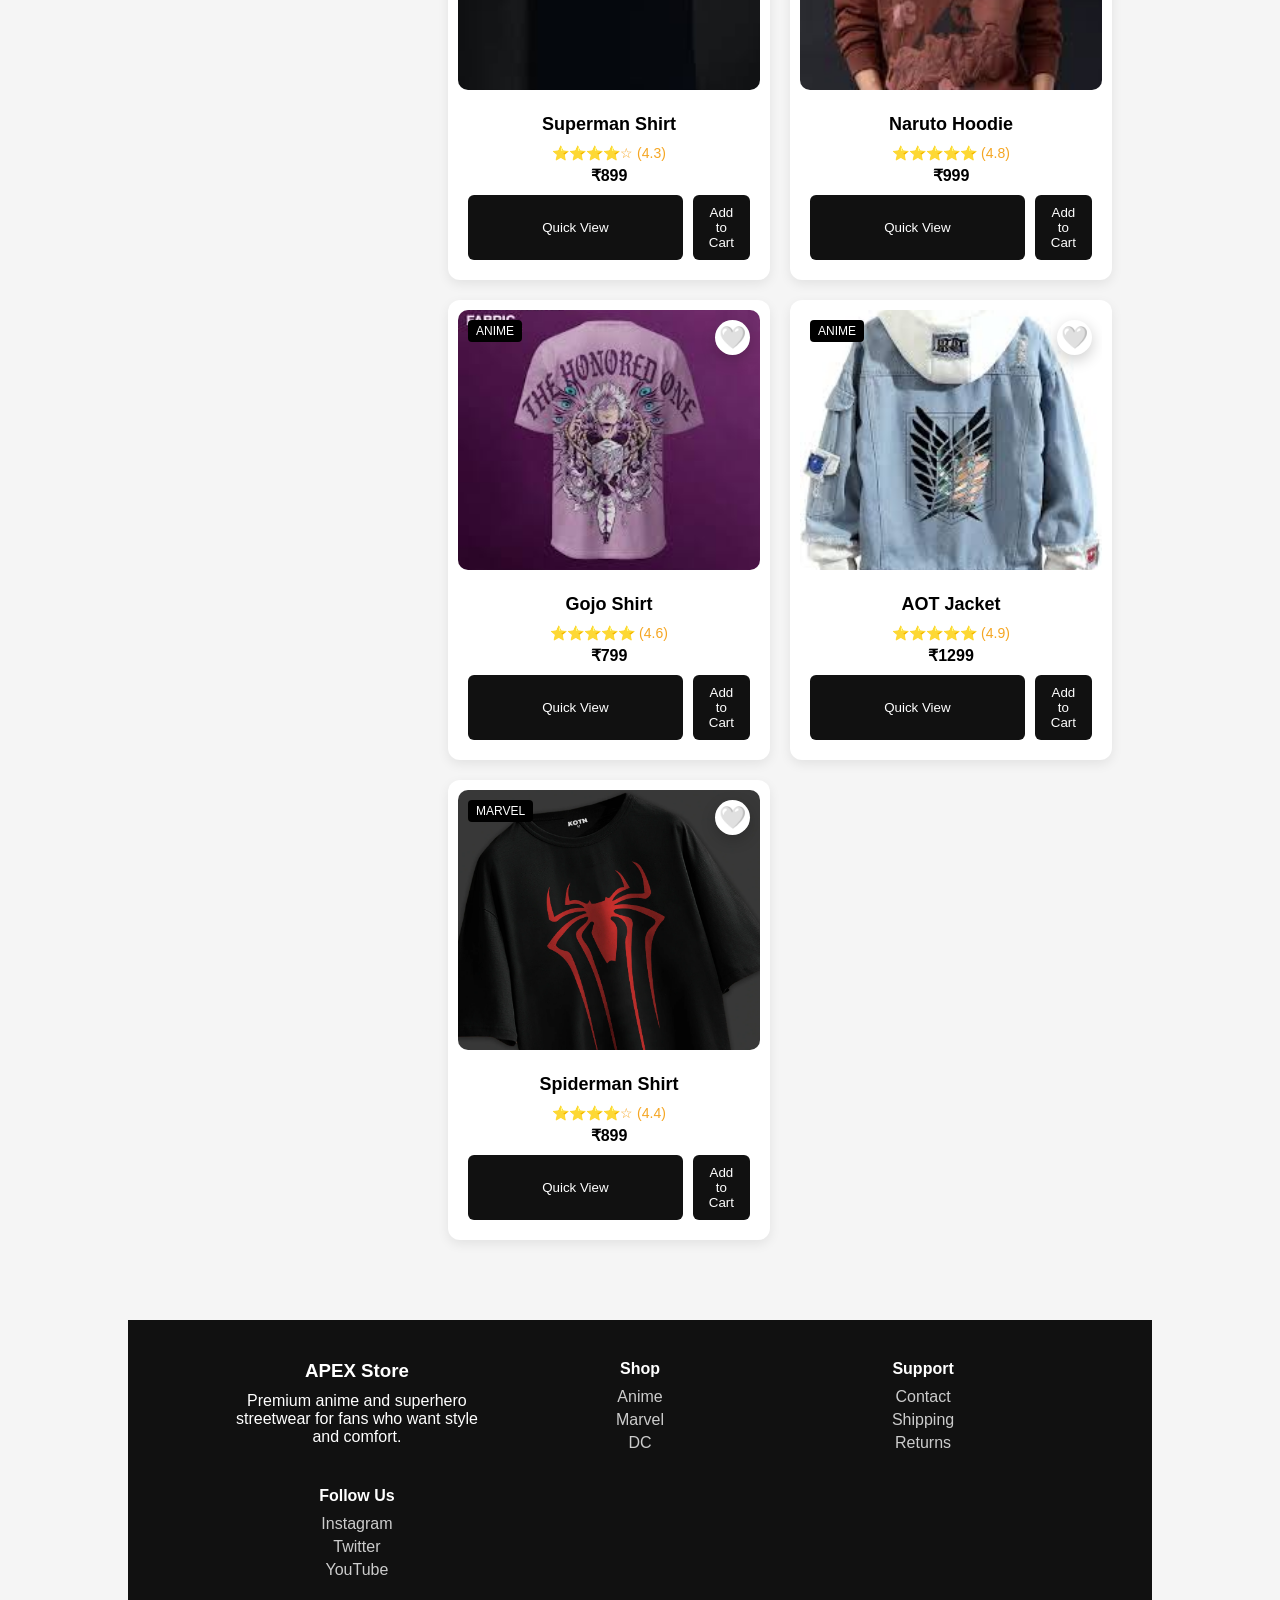
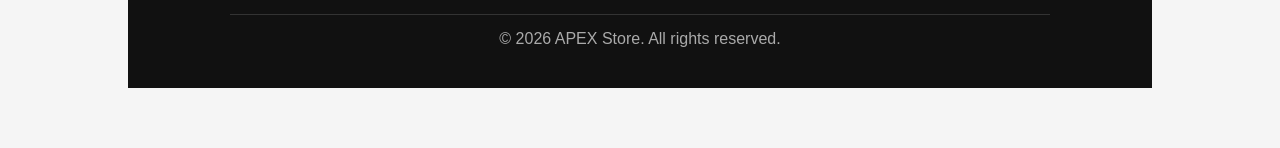
==== commit 3305ef75: "Add files via upload" ====
--- a/index.html
+++ b/index.html
@@ -1,16 +1,17 @@
-
 <!DOCTYPE html>
-<html>
+<html lang="en">
 
 <head>
 
+<meta charset="UTF-8">
 <title>APEX Store</title>
 
 <meta name="viewport" content="width=device-width, initial-scale=1">
 
 <link rel="stylesheet" href="css/style.css">
+<link rel="icon" href="images/favicon.png">
 
-<link rel="icon" href="images/favicon.png">
+<link href="https://fonts.googleapis.com/css2?family=Poppins:wght@300;400;500;600;700&display=swap" rel="stylesheet">
 
 </head>
 
@@ -23,7 +24,7 @@
 <nav class="navbar">
 
 <div class="logo">
-<img src="images/logo.png">
+<img src="images/logo.png" alt="APEX Logo">
 </div>
 
 <div class="nav-links">
@@ -31,17 +32,15 @@
 <a data-category="marvel">Marvel</a>
 <a data-category="dc">DC</a>
 <a data-category="anime">Anime</a>
-</div>
-
 <div class="nav-right">
 
-<input type="text" id="searchInput" placeholder="Search products">
+<input type="text" id="searchInput" placeholder="Search products...">
+
+<button onclick="toggleDarkMode()" class="dark-btn">🌙</button>
 
 <a href="login.html">Login</a>
 
-<a href="cart.html">
-Cart (<span id="cart-count">0</span>)
-</a><a href="cart.html">
+<a href="cart.html" class="cart-link">
 Cart (<span id="cart-count">0</span>)
 </a>
 
@@ -49,31 +48,130 @@
 
 </nav>
 
-
 <section class="banner">
 
-<img src="images/anime-banner.jpg">
+<img src="images/anime-banner.jpg" alt="Anime Banner">
 
 <div class="banner-text">
+<h1>Anime Streetwear</h1>
+<p>Unleash Your Otaku Style</p>
+<button onclick="window.location='#product-grid'">SHOP NOW</button>
+</div>
 
-<h1>Anime Streetwear</h1>
+</section>
 
-<p>Unleash Your Otaku Style</p>
+<section class="collections">
 
-<button>SHOP NOW</button>
+<h2>Featured Collections</h2>
+
+<div class="collection-grid">
+
+<div class="collection-card">
+<img src="images/anime/naruto-hoodie.jpg">
+<h3>Anime Collection</h3>
+</div>
+
+<div class="collection-card">
+<img src="images/marvel/spider-man-shirt.jpg">
+<h3>Marvel Collection</h3>
+</div>
+
+<div class="collection-card">
+<img src="images/dc/batman-hoodie.jpg">
+<h3>DC Collection</h3>
+</div>
+
+</div>
+
+<section class="products">
+
+<h2>All Products</h2>
+
+<div class="shop-layout">
+
+<div class="filters">
+
+<h3>Filter</h3>
+
+<label>Max Price</label>
+<input type="range" id="priceFilter" min="500" max="1500" step="100" value="1500">
+
+<label>Minimum Rating</label>
+<select id="ratingFilter">
+<option value="0">All</option>
+<option value="4">4★ & up</option>
+<option value="4.5">4.5★ & up</option>
+</select>
+
+<button onclick="applyFilters()">Apply Filters</button>
+
+</div>
+
+<div id="product-grid" class="product-grid"></div>
 
 </div>
 
 </section>
 
 
-<section class="products">
+<!-- Quick View Modal -->
 
-<h2>All Products</h2>
+<div id="quick-view" class="quick-view">
 
-<div id="product-grid" class="product-grid"></div>
+<div class="quick-view-content">
 
-</section>
+<span id="close-quick-view">&times;</span>
+
+<img id="quick-img">
+
+<h2 id="quick-name"></h2>
+
+<p id="quick-price"></p>
+
+<button id="quick-view-btn">View Full Product</button>
+
+</div>
+
+</div>
+
+
+<footer class="footer">
+
+<div class="footer-grid">
+
+<div class="footer-col">
+<h3>APEX Store</h3>
+<p>Premium anime and superhero streetwear for fans who want style and comfort.</p>
+</div>
+
+<div class="footer-col">
+<h4>Shop</h4>
+<a href="#">Anime</a>
+<a href="#">Marvel</a>
+<a href="#">DC</a>
+</div>
+
+<div class="footer-col">
+<h4>Support</h4>
+<a href="#">Contact</a>
+<a href="#">Shipping</a>
+<a href="#">Returns</a>
+</div>
+
+<div class="footer-col">
+<h4>Follow Us</h4>
+<a href="#">Instagram</a>
+<a href="#">Twitter</a>
+<a href="#">YouTube</a>
+</div>
+
+</div>
+
+<div class="footer-bottom">
+© 2026 APEX Store. All rights reserved.
+</div>
+
+</footer>
 
 
 <script src="js/products.js"></script>
@@ -81,4 +179,3 @@
 </body>
 
 </html>
-
--- a/css/style.css
+++ b/css/style.css
@@ -1,3 +1,11 @@
+.container{
+width:90%;
+max-width:1200px;
+margin:auto;
+}
+html{
+scroll-behavior:smooth;
+}
 *{
 margin:0;
 padding:0;
@@ -105,7 +113,7 @@
 display:grid;
 grid-template-columns:repeat(auto-fit,minmax(220px,1fr));
 gap:20px;
-margin-top:30px;
+margin-top:20px;
 }
 
 /* card */
@@ -113,9 +121,22 @@
 .product-card{
 background:white;
 border-radius:10px;
-padding:15px;
-box-shadow:0 2px 10px rgba(0,0,0,0.1);
+padding:10px;
+box-shadow:0 4px 12px rgba(0,0,0,0.08);
+text-align:center;
 transition:0.3s;
+}
+
+.product-card img{
+width:100%;
+height:200px;
+object-fit:cover;
+border-radius:8px;
+}
+
+.product-card:hover{
+transform:translateY(-5px);
+box-shadow:0 10px 25px rgba(0,0,0,0.15);
 }
 
 .product-card:hover{
@@ -220,3 +241,796 @@
 }
 
 }
+/* product card upgrade */
+
+.product-card{
+    border-radius:12px;
+    overflow:hidden;
+    transition:all 0.3s ease;
+    background:#fff;
+}
+
+.product-card img{
+    transition:transform 0.3s ease;
+}
+
+.product-card:hover{
+    transform:translateY(-8px);
+    box-shadow:0 15px 35px rgba(0,0,0,0.15);
+}
+
+.product-card:hover img{
+    transform:scale(1.05);
+}
+
+.product-card button{
+    border:none;
+    padding:10px 18px;
+    background:#111;
+    color:white;
+    border-radius:6px;
+    cursor:pointer;
+    transition:0.3s;
+}
+
+.product-card button:hover{
+    background:#444;
+}
+.navbar{
+    backdrop-filter:blur(10px);
+}
+
+.navbar a{
+    position:relative;
+}
+
+.navbar a::after{
+    content:'';
+    width:0;
+    height:2px;
+    background:black;
+    position:absolute;
+    left:0;
+    bottom:-5px;
+    transition:0.3s;
+}
+
+.navbar a:hover::after{
+    width:100%;
+}
+/* ===== Product Card UI Upgrade ===== */
+
+.product-card{
+  border-radius:12px;
+  overflow:hidden;
+  background:#ffffff;
+  transition:all 0.3s ease;
+  position:relative;
+}
+
+.product-card img{
+  transition:transform 0.35s ease;
+}
+
+.product-card:hover{
+  transform:translateY(-8px);
+  box-shadow:0 15px 35px rgba(0,0,0,0.15);
+}
+
+.product-card:hover img{
+  transform:scale(1.06);
+}
+
+.product-card h3{
+  font-size:18px;
+  margin-top:10px;
+}
+
+.product-card p{
+  font-weight:600;
+  margin:5px 0;
+}
+
+.product-card button{
+  border:none;
+  padding:10px 16px;
+  background:#111;
+  color:white;
+  border-radius:6px;
+  cursor:pointer;
+  transition:0.25s;
+}
+
+.product-card button:hover{
+  background:#444;
+}
+/* ===== Product Search ===== */
+
+.search-box{
+  width:100%;
+  display:flex;
+  justify-content:center;
+  margin-bottom:30px;
+}
+
+.search-box input{
+  width:300px;
+  padding:10px 15px;
+  border-radius:6px;
+  border:1px solid #ddd;
+  font-size:14px;
+  outline:none;
+}
+
+.search-box input:focus{
+  border-color:#000;
+}
+/* product image container */
+
+.product-image{
+position:relative;
+overflow:hidden;
+}
+
+.product-image img{
+width:100%;
+height:260px;
+object-fit:cover;
+border-radius:10px;
+}
+
+
+/* category badge */
+
+.product-category{
+position:absolute;
+top:10px;
+left:10px;
+background:black;
+color:white;
+font-size:12px;
+padding:4px 8px;
+border-radius:4px;
+}
+
+
+/* product info */
+
+.product-info{
+padding:10px;
+}
+
+.price{
+font-weight:600;
+margin:5px 0;
+}
+
+
+/* button */
+
+.view-btn{
+width:100%;
+padding:10px;
+background:black;
+color:white;
+border:none;
+border-radius:6px;
+cursor:pointer;
+transition:0.3s;
+}
+
+.view-btn:hover{
+background:#444;
+}
+/* ===== Premium Product Hover Effect ===== */
+
+.product-card{
+background:white;
+border-radius:12px;
+overflow:hidden;
+transition:all 0.35s ease;
+position:relative;
+}
+
+.product-card:hover{
+transform:translateY(-10px);
+box-shadow:0 20px 40px rgba(0,0,0,0.18);
+}
+
+.product-image img{
+transition:transform 0.4s ease;
+}
+
+.product-card:hover .product-image img{
+transform:scale(1.08);
+}
+
+/* subtle gradient overlay */
+
+.product-card::after{
+content:"";
+position:absolute;
+top:0;
+left:0;
+width:100%;
+height:100%;
+background:linear-gradient(
+to bottom,
+transparent 70%,
+rgba(0,0,0,0.05)
+);
+opacity:0;
+transition:0.3s;
+}
+
+.product-card:hover::after{
+opacity:1;
+}
+/* wishlist button */
+
+.wishlist-btn{
+position:absolute;
+top:10px;
+right:10px;
+font-size:22px;
+cursor:pointer;
+background:white;
+border-radius:50%;
+width:35px;
+height:35px;
+display:flex;
+align-items:center;
+justify-content:center;
+box-shadow:0 5px 15px rgba(0,0,0,0.2);
+transition:0.3s;
+}
+
+.wishlist-btn:hover{
+transform:scale(1.1);
+}
+/* ===== Quick View Popup ===== */
+
+.quick-view{
+position:fixed;
+top:0;
+left:0;
+width:100%;
+height:100%;
+background:rgba(0,0,0,0.6);
+display:none;
+align-items:center;
+justify-content:center;
+z-index:999;
+}
+
+.quick-view-content{
+background:white;
+padding:30px;
+border-radius:12px;
+text-align:center;
+width:320px;
+position:relative;
+}
+
+.quick-view-content img{
+width:100%;
+height:250px;
+object-fit:cover;
+margin-bottom:15px;
+}
+
+#close-quick-view{
+position:absolute;
+top:10px;
+right:15px;
+font-size:24px;
+cursor:pointer;
+}
+
+.quick-view-content button{
+padding:10px 20px;
+border:none;
+background:black;
+color:white;
+border-radius:6px;
+cursor:pointer;
+}
+.product-buttons{
+display:flex;
+gap:10px;
+margin-top:10px;
+}
+
+.cart-btn{
+flex:1;
+padding:10px;
+border:none;
+background:#ff4d4d;
+color:white;
+border-radius:6px;
+cursor:pointer;
+transition:0.3s;
+}
+
+.cart-btn:hover{
+background:#e63939;
+}
+.rating{
+margin:5px 0;
+font-size:14px;
+color:#f5a623;
+}
+.collections{
+padding:60px 10%;
+text-align:center;
+}
+
+.collection-grid{
+display:grid;
+grid-template-columns:repeat(auto-fit,minmax(250px,1fr));
+gap:20px;
+margin-top:30px;
+}
+
+.collection-card{
+position:relative;
+cursor:pointer;
+overflow:hidden;
+border-radius:12px;
+}
+
+.collection-card img{
+width:100%;
+height:220px;
+object-fit:cover;
+transition:0.4s;
+}
+
+.collection-card h3{
+position:absolute;
+bottom:10px;
+left:15px;
+color:white;
+font-size:22px;
+background:rgba(0,0,0,0.5);
+padding:5px 10px;
+border-radius:6px;
+}
+
+.collection-card:hover img{
+transform:scale(1.1);
+}
+/* ===== Premium Sticky Navbar ===== */
+
+.navbar{
+position:sticky;
+top:0;
+z-index:1000;
+background:rgba(255,255,255,0.8);
+backdrop-filter:blur(10px);
+-webkit-backdrop-filter:blur(10px);
+box-shadow:0 4px 15px rgba(0,0,0,0.08);
+}
+
+/* navbar hover effect */
+
+.nav-links a{
+position:relative;
+cursor:pointer;
+}
+
+.nav-links a::after{
+content:"";
+position:absolute;
+left:0;
+bottom:-4px;
+width:0;
+height:2px;
+background:black;
+transition:0.3s;
+}
+
+.nav-links a:hover::after{
+width:100%;
+}
+/* ===== Product Loading Skeleton ===== */
+
+.skeleton-card{
+background:white;
+border-radius:12px;
+padding:10px;
+}
+
+.skeleton-img{
+width:100%;
+height:260px;
+background:#eee;
+border-radius:10px;
+animation:skeleton 1.2s infinite;
+}
+
+.skeleton-text{
+height:15px;
+margin-top:10px;
+background:#eee;
+border-radius:4px;
+animation:skeleton 1.2s infinite;
+}
+
+.skeleton-text.short{
+width:50%;
+}
+
+@keyframes skeleton{
+0%{opacity:0.6;}
+50%{opacity:1;}
+100%{opacity:0.6;}
+}
+.cart-container{
+width:80%;
+margin:30px auto;
+}
+
+.cart-item{
+display:flex;
+gap:20px;
+align-items:center;
+background:white;
+padding:15px;
+border-radius:10px;
+margin-bottom:15px;
+box-shadow:0 5px 15px rgba(0,0,0,0.08);
+}
+
+.cart-item img{
+width:100px;
+height:100px;
+object-fit:cover;
+border-radius:8px;
+}
+
+.cart-info{
+flex:1;
+}
+
+.qty-controls{
+display:flex;
+align-items:center;
+gap:10px;
+margin:10px 0;
+}
+
+.qty-controls button{
+padding:5px 10px;
+border:none;
+background:black;
+color:white;
+cursor:pointer;
+border-radius:4px;
+}
+
+.remove-btn{
+background:#ff4d4d;
+color:white;
+border:none;
+padding:6px 10px;
+border-radius:4px;
+cursor:pointer;
+}
+
+.cart-summary{
+text-align:center;
+margin:20px;
+}
+
+.checkout-btn{
+display:inline-block;
+padding:12px 20px;
+background:black;
+color:white;
+text-decoration:none;
+border-radius:6px;
+margin-top:10px;
+}
+.checkout-container{
+display:flex;
+gap:40px;
+width:80%;
+margin:40px auto;
+flex-wrap:wrap;
+}
+
+.checkout-form{
+flex:1;
+background:white;
+padding:20px;
+border-radius:10px;
+box-shadow:0 5px 15px rgba(0,0,0,0.08);
+display:flex;
+flex-direction:column;
+gap:10px;
+}
+
+.checkout-form input,
+.checkout-form select{
+padding:10px;
+border:1px solid #ddd;
+border-radius:5px;
+}
+
+.place-order-btn{
+padding:12px;
+background:black;
+color:white;
+border:none;
+border-radius:6px;
+cursor:pointer;
+margin-top:10px;
+}
+
+.order-summary{
+flex:1;
+background:white;
+padding:20px;
+border-radius:10px;
+box-shadow:0 5px 15px rgba(0,0,0,0.08);
+}
+.success-container{
+height:80vh;
+display:flex;
+flex-direction:column;
+justify-content:center;
+align-items:center;
+text-align:center;
+gap:15px;
+}
+
+.continue-btn{
+padding:12px 20px;
+background:black;
+color:white;
+text-decoration:none;
+border-radius:6px;
+margin-top:10px;
+}
+.product-page{
+display:flex;
+gap:40px;
+width:80%;
+margin:40px auto;
+flex-wrap:wrap;
+}
+
+.product-image-box img{
+width:350px;
+border-radius:10px;
+transition:0.3s;
+cursor:zoom-in;
+}
+
+.product-image-box img:hover{
+transform:scale(1.15);
+}
+
+.product-details{
+flex:1;
+}
+
+.product-desc{
+margin:15px 0;
+color:#555;
+}
+
+.back-btn{
+display:inline-block;
+margin:20px;
+text-decoration:none;
+color:black;
+}
+/* dark mode */
+
+.dark{
+background:#121212;
+color:white;
+}
+
+.dark .navbar{
+background:#1e1e1e;
+}
+
+.dark .product-card{
+background:#1e1e1e;
+color:white;
+}
+
+.dark input{
+background:#2a2a2a;
+color:white;
+border:1px solid #444;
+}
+
+.dark-btn{
+padding:6px 10px;
+border:none;
+background:black;
+color:white;
+border-radius:5px;
+cursor:pointer;
+}
+.footer{
+background:#111;
+color:white;
+padding:40px 10%;
+margin-top:40px;
+}
+
+.footer-grid{
+display:grid;
+grid-template-columns:repeat(auto-fit,minmax(200px,1fr));
+gap:30px;
+}
+
+.footer-col h3,
+.footer-col h4{
+margin-bottom:10px;
+}
+
+.footer-col a{
+display:block;
+color:#ccc;
+text-decoration:none;
+margin:5px 0;
+}
+
+.footer-col a:hover{
+color:white;
+}
+
+.footer-bottom{
+text-align:center;
+margin-top:30px;
+border-top:1px solid #333;
+padding-top:15px;
+color:#aaa;
+}
+.shop-layout{
+display:grid;
+grid-template-columns:250px 1fr;
+gap:30px;
+align-items:start;
+}
+.filters{
+width:100%;
+background:white;
+padding:15px;
+border-radius:10px;
+box-shadow:0 5px 15px rgba(0,0,0,0.08);
+}
+.filters h3{
+margin-bottom:10px;
+}
+
+.filters label{
+display:block;
+margin-top:10px;
+font-size:14px;
+}
+
+.filters input,
+.filters select{
+width:100%;
+margin-top:5px;
+padding:6px;
+}
+
+.filters button{
+margin-top:10px;
+padding:8px;
+width:100%;
+background:black;
+color:white;
+border:none;
+border-radius:6px;
+cursor:pointer;
+}
+/* ========================= */
+/* MOBILE RESPONSIVE DESIGN */
+/* ========================= */
+
+@media (max-width: 900px){
+
+/* navbar */
+
+.navbar{
+flex-direction:column;
+gap:10px;
+padding:15px;
+}
+
+.nav-links{
+display:flex;
+gap:15px;
+flex-wrap:wrap;
+justify-content:center;
+}
+
+/* banner */
+
+.banner img{
+height:250px;
+object-fit:cover;
+}
+
+.banner-text h1{
+font-size:26px;
+}
+
+.banner-text p{
+font-size:14px;
+}
+
+/* collections */
+
+.collection-grid{
+grid-template-columns:1fr;
+}
+
+/* shop layout */
+
+.shop-layout{
+flex-direction:column;
+}
+
+.filters{
+width:100%;
+}
+
+.product-grid{
+display:grid;
+grid-template-columns:repeat(auto-fill,minmax(220px,1fr));
+gap:25px;
+width:100%;
+}
+
+/* product page */
+
+.product-page{
+flex-direction:column;
+align-items:center;
+text-align:center;
+}
+
+.product-image-box img{
+width:260px;
+}
+
+/* cart */
+
+.cart-item{
+flex-direction:column;
+align-items:flex-start;
+}
+
+/* checkout */
+
+.checkout-container{
+flex-direction:column;
+}
+
+}
+
+
+/* very small screens */
+
+@media (max-width: 500px){
+
+.product-grid{
+grid-template-columns:1fr;
+}
+
+.nav-links{
+flex-direction:column;
+align-items:center;
+}
+
+}
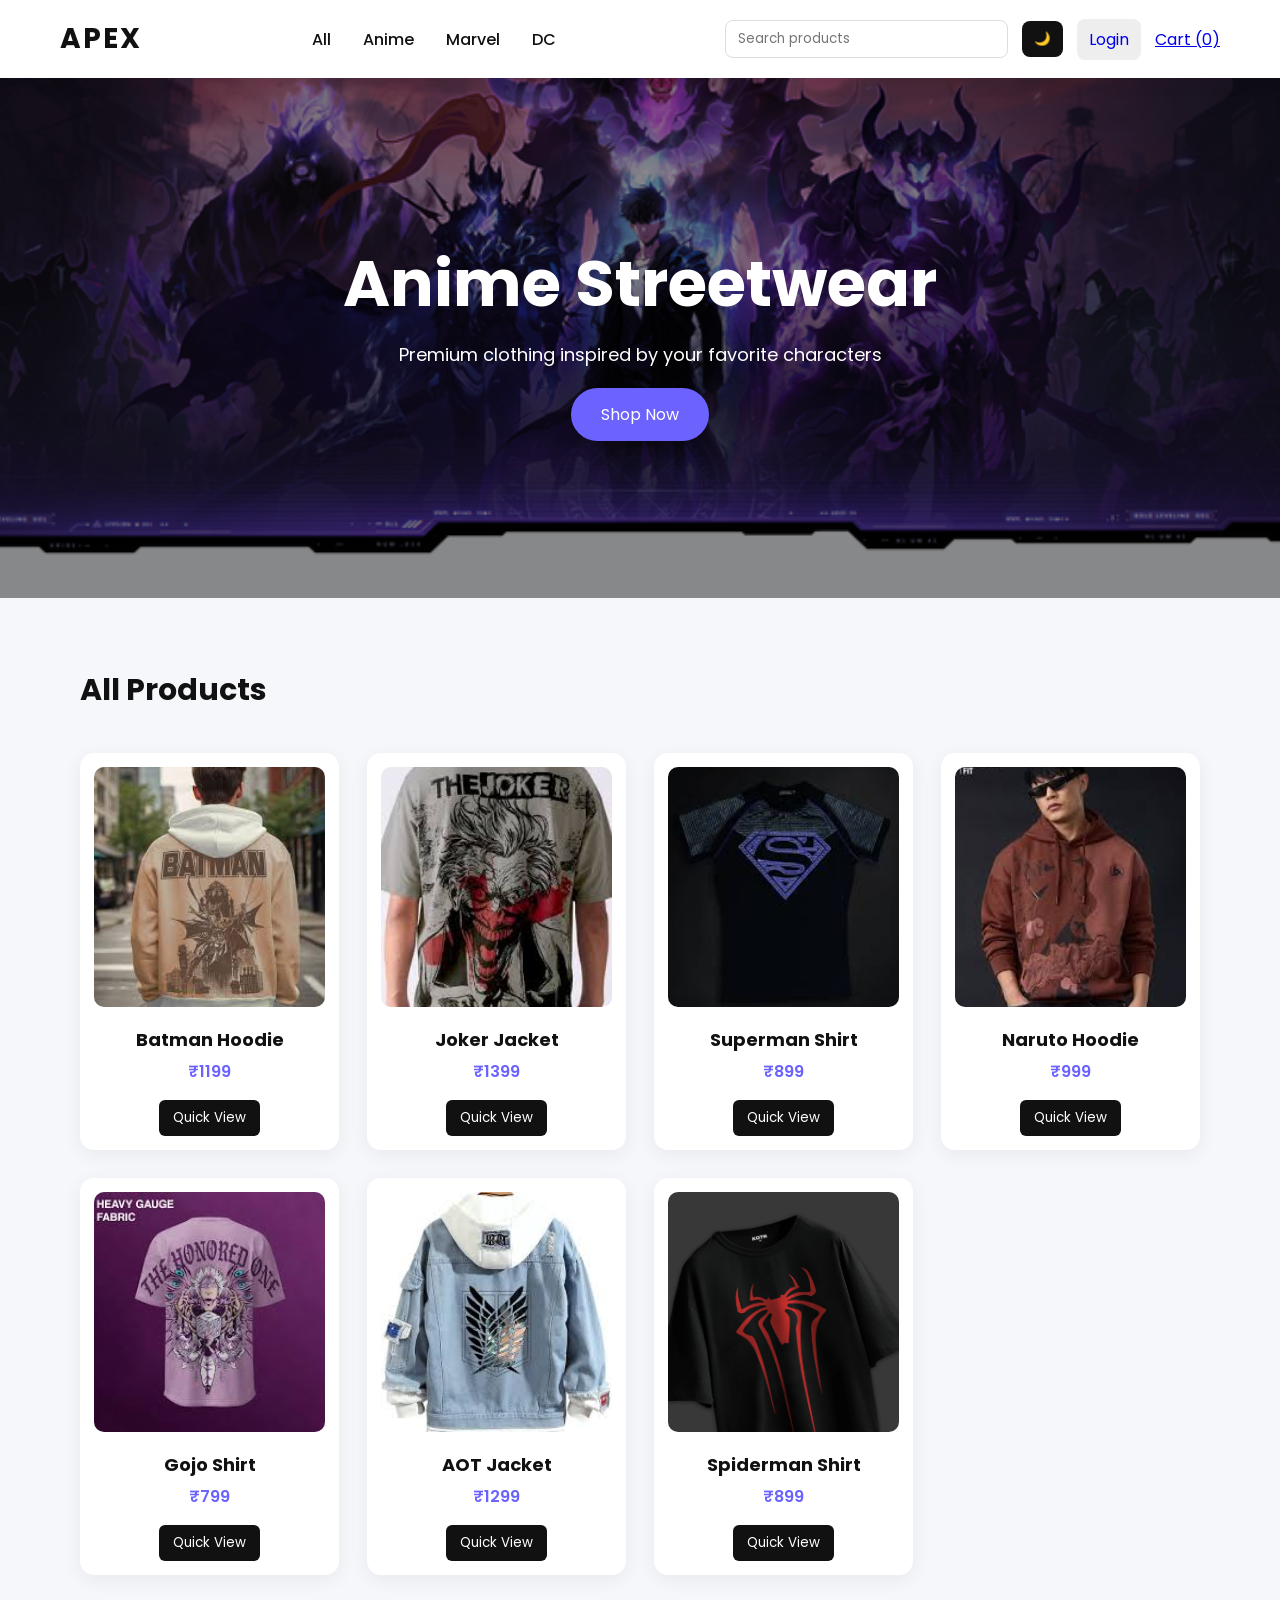
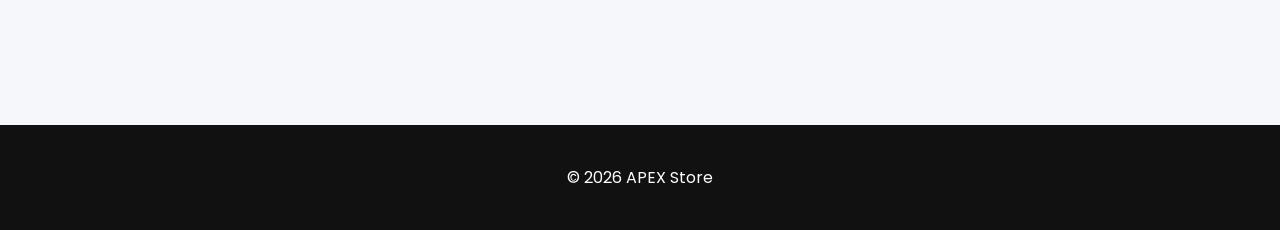
==== commit 5181ffa0: "Add files via upload" ====
--- a/index.html
+++ b/index.html
@@ -4,12 +4,11 @@
 <head>
 
 <meta charset="UTF-8">
+<meta name="viewport" content="width=device-width, initial-scale=1.0">
+
 <title>APEX Store</title>
 
-<meta name="viewport" content="width=device-width, initial-scale=1">
-
 <link rel="stylesheet" href="css/style.css">
-<link rel="icon" href="images/favicon.png">
 
 <link href="https://fonts.googleapis.com/css2?family=Poppins:wght@300;400;500;600;700&display=swap" rel="stylesheet">
 
@@ -17,110 +16,59 @@
 
 <body>
 
-<div class="top-bar">
-Free Shipping on Orders Above ₹999
-</div>
+<header class="navbar">
 
-<nav class="navbar">
+<div class="logo">APEX</div>
 
-<div class="logo">
-<img src="images/logo.png" alt="APEX Logo">
-</div>
-
-<div class="nav-links">
+<nav class="nav-links">
 <a data-category="all">All</a>
+<a data-category="anime">Anime</a>
 <a data-category="marvel">Marvel</a>
 <a data-category="dc">DC</a>
-<a data-category="anime">Anime</a>
+</nav>
+
 <div class="nav-right">
 
-<input type="text" id="searchInput" placeholder="Search products...">
+<input type="text" id="searchInput" placeholder="Search products">
 
 <button onclick="toggleDarkMode()" class="dark-btn">🌙</button>
 
-<a href="login.html">Login</a>
+<a href="login.html" class="login-btn">Login</a>
 
-<a href="cart.html" class="cart-link">
+<a href="cart.html">
 Cart (<span id="cart-count">0</span>)
 </a>
 
 </div>
 
-</nav>
+</header>
 
-<section class="banner">
 
-<img src="images/anime-banner.jpg" alt="Anime Banner">
+<section class="hero">
 
-<div class="banner-text">
+<div class="hero-content">
 <h1>Anime Streetwear</h1>
-<p>Unleash Your Otaku Style</p>
-<button onclick="window.location='#product-grid'">SHOP NOW</button>
-</div>
-
-</section>
-
-<section class="collections">
-
-<h2>Featured Collections</h2>
-
-<div class="collection-grid">
-
-<div class="collection-card">
-<img src="images/anime/naruto-hoodie.jpg">
-<h3>Anime Collection</h3>
-</div>
-
-<div class="collection-card">
-<img src="images/marvel/spider-man-shirt.jpg">
-<h3>Marvel Collection</h3>
-</div>
-
-<div class="collection-card">
-<img src="images/dc/batman-hoodie.jpg">
-<h3>DC Collection</h3>
-</div>
-
-</div>
-
-<section class="products">
-
-<h2>All Products</h2>
-
-<div class="shop-layout">
-
-<div class="filters">
-
-<h3>Filter</h3>
-
-<label>Max Price</label>
-<input type="range" id="priceFilter" min="500" max="1500" step="100" value="1500">
-
-<label>Minimum Rating</label>
-<select id="ratingFilter">
-<option value="0">All</option>
-<option value="4">4★ & up</option>
-<option value="4.5">4.5★ & up</option>
-</select>
-
-<button onclick="applyFilters()">Apply Filters</button>
-
-</div>
-
-<div id="product-grid" class="product-grid"></div>
-
+<p>Premium clothing inspired by your favorite characters</p>
+<button onclick="window.location='#products'">Shop Now</button>
 </div>
 
 </section>
 
 
-<!-- Quick View Modal -->
+<section id="products" class="products">
+
+<h2>All Products</h2>
+
+<div id="product-grid" class="product-grid"></div>
+
+</section>
+
 
 <div id="quick-view" class="quick-view">
 
 <div class="quick-view-content">
 
-<span id="close-quick-view">&times;</span>
+<span id="close-quick-view">×</span>
 
 <img id="quick-img">
 
@@ -128,7 +76,8 @@
 
 <p id="quick-price"></p>
 
-<button id="quick-view-btn">View Full Product</button>
+<button id="quick-add-cart">Add To Cart</button>
+<button id="quick-view-btn">View Product</button>
 
 </div>
 
@@ -137,42 +86,9 @@
 
 <footer class="footer">
 
-<div class="footer-grid">
-
-<div class="footer-col">
-<h3>APEX Store</h3>
-<p>Premium anime and superhero streetwear for fans who want style and comfort.</p>
-</div>
-
-<div class="footer-col">
-<h4>Shop</h4>
-<a href="#">Anime</a>
-<a href="#">Marvel</a>
-<a href="#">DC</a>
-</div>
-
-<div class="footer-col">
-<h4>Support</h4>
-<a href="#">Contact</a>
-<a href="#">Shipping</a>
-<a href="#">Returns</a>
-</div>
-
-<div class="footer-col">
-<h4>Follow Us</h4>
-<a href="#">Instagram</a>
-<a href="#">Twitter</a>
-<a href="#">YouTube</a>
-</div>
-
-</div>
-
-<div class="footer-bottom">
-© 2026 APEX Store. All rights reserved.
-</div>
+<p>© 2026 APEX Store</p>
 
 </footer>
-
 
 <script src="js/products.js"></script>
 
--- a/css/style.css
+++ b/css/style.css
@@ -1,494 +1,211 @@
-.container{
-width:90%;
-max-width:1200px;
-margin:auto;
-}
-html{
-scroll-behavior:smooth;
-}
 *{
 margin:0;
 padding:0;
 box-sizing:border-box;
-font-family:Arial, sans-serif;
+font-family:'Poppins',sans-serif;
+scroll-behavior:smooth;
 }
 
 body{
-background:#f5f5f5;
-}
-
-/* top bar */
-
-.top-bar{
-background:black;
-color:white;
-text-align:center;
-padding:8px;
-font-size:14px;
-}
-
-/* navbar */
+background:#f6f7fb;
+color:#111;
+}
+
+/* NAVBAR */
 
 .navbar{
 display:flex;
 justify-content:space-between;
 align-items:center;
-padding:15px 40px;
+padding:18px 60px;
 background:white;
-flex-wrap:wrap;
-}
-
-.logo img{
-height:40px;
-}
-
-/* nav links */
-
-.nav-links{
-display:flex;
-gap:15px;
-flex-wrap:wrap;
+position:sticky;
+top:0;
+z-index:100;
+box-shadow:0 4px 20px rgba(0,0,0,0.05);
+}
+
+.logo{
+font-size:28px;
+font-weight:700;
+letter-spacing:2px;
 }
 
 .nav-links a{
-cursor:pointer;
-font-weight:bold;
-}
-
-/* right section */
+margin:0 14px;
+font-weight:500;
+cursor:pointer;
+transition:0.3s;
+}
+
+.nav-links a:hover{
+color:#6c63ff;
+}
 
 .nav-right{
 display:flex;
-gap:10px;
+gap:14px;
 align-items:center;
-flex-wrap:wrap;
 }
 
 .nav-right input{
-padding:8px;
-border:1px solid #ccc;
-border-radius:5px;
-}
-
-/* banner */
-
-.banner{
+padding:8px 12px;
+border-radius:8px;
+border:1px solid #ddd;
+outline:none;
+}
+
+.nav-right input:focus{
+border-color:#6c63ff;
+}
+
+/* BUTTONS */
+
+.dark-btn{
+background:#111;
+color:white;
+border:none;
+padding:8px 12px;
+border-radius:8px;
+cursor:pointer;
+transition:0.3s;
+}
+
+.dark-btn:hover{
+background:#333;
+}
+
+.login-btn{
+background:#eee;
+padding:8px 12px;
+border-radius:8px;
+text-decoration:none;
+}
+
+/* HERO */
+
+.hero{
+height:520px;
+background:url("../images/anime-banner.jpg") center/cover no-repeat;
+display:flex;
+align-items:center;
+justify-content:center;
+text-align:center;
+color:white;
 position:relative;
-width:100%;
-}
-
-.banner img{
-width:100%;
-height:400px;
-object-fit:cover;
-}
-
-.banner-text{
-position:absolute;
-top:50%;
-left:50%;
-transform:translate(-50%,-50%);
-color:white;
-text-align:center;
-}
-
-.banner-text h1{
-font-size:48px;
-}
-
-.banner-text p{
-font-size:18px;
-}
-
-/* products section */
-
-.products{
-padding:40px;
-text-align:center;
-}
-
-/* grid */
-
-.product-grid{
-display:grid;
-grid-template-columns:repeat(auto-fit,minmax(220px,1fr));
-gap:20px;
-margin-top:20px;
-}
-
-/* card */
-
-.product-card{
-background:white;
-border-radius:10px;
-padding:10px;
-box-shadow:0 4px 12px rgba(0,0,0,0.08);
-text-align:center;
-transition:0.3s;
-}
-
-.product-card img{
-width:100%;
-height:200px;
-object-fit:cover;
-border-radius:8px;
-}
-
-.product-card:hover{
-transform:translateY(-5px);
-box-shadow:0 10px 25px rgba(0,0,0,0.15);
-}
-
-.product-card:hover{
-transform:translateY(-5px);
-}
-
-.product-card img{
-width:100%;
-height:220px;
-object-fit:cover;
-border-radius:8px;
-}
-
-.product-card h3{
-margin:10px 0;
-}
-
-.product-card p{
-font-weight:bold;
-}
-
-.product-card button{
-background:black;
-color:white;
-border:none;
-padding:10px;
-width:100%;
-border-radius:5px;
-cursor:pointer;
-}
-
-.product-card button:hover{
-background:red;
-}
-
-/* product page */
-
-#product{
-padding:40px;
-text-align:center;
-}
-
-#product img{
-max-width:300px;
-width:100%;
-}
-
-/* cart */
-
-#cart{
-padding:40px;
-}
-
-/* MOBILE RESPONSIVE */
-
-@media (max-width:768px){
-
-.navbar{
-flex-direction:column;
-gap:10px;
-text-align:center;
-}
-
-.nav-links{
-justify-content:center;
-}
-
-.nav-right{
-justify-content:center;
-}
-
-.banner img{
-height:250px;
-}
-
-.banner-text h1{
-font-size:28px;
-}
-
-.banner-text p{
-font-size:14px;
-}
-
-.products{
-padding:20px;
-}
-
-.product-grid{
-grid-template-columns:repeat(2,1fr);
-}
-
-}
-
-@media (max-width:480px){
-
-.product-grid{
-grid-template-columns:1fr;
-}
-
-.banner-text h1{
-font-size:22px;
-}
-
-}
-/* product card upgrade */
-
-.product-card{
-    border-radius:12px;
-    overflow:hidden;
-    transition:all 0.3s ease;
-    background:#fff;
-}
-
-.product-card img{
-    transition:transform 0.3s ease;
-}
-
-.product-card:hover{
-    transform:translateY(-8px);
-    box-shadow:0 15px 35px rgba(0,0,0,0.15);
-}
-
-.product-card:hover img{
-    transform:scale(1.05);
-}
-
-.product-card button{
-    border:none;
-    padding:10px 18px;
-    background:#111;
-    color:white;
-    border-radius:6px;
-    cursor:pointer;
-    transition:0.3s;
-}
-
-.product-card button:hover{
-    background:#444;
-}
-.navbar{
-    backdrop-filter:blur(10px);
-}
-
-.navbar a{
-    position:relative;
-}
-
-.navbar a::after{
-    content:'';
-    width:0;
-    height:2px;
-    background:black;
-    position:absolute;
-    left:0;
-    bottom:-5px;
-    transition:0.3s;
-}
-
-.navbar a:hover::after{
-    width:100%;
-}
-/* ===== Product Card UI Upgrade ===== */
-
-.product-card{
-  border-radius:12px;
-  overflow:hidden;
-  background:#ffffff;
-  transition:all 0.3s ease;
-  position:relative;
-}
-
-.product-card img{
-  transition:transform 0.35s ease;
-}
-
-.product-card:hover{
-  transform:translateY(-8px);
-  box-shadow:0 15px 35px rgba(0,0,0,0.15);
-}
-
-.product-card:hover img{
-  transform:scale(1.06);
-}
-
-.product-card h3{
-  font-size:18px;
-  margin-top:10px;
-}
-
-.product-card p{
-  font-weight:600;
-  margin:5px 0;
-}
-
-.product-card button{
-  border:none;
-  padding:10px 16px;
-  background:#111;
-  color:white;
-  border-radius:6px;
-  cursor:pointer;
-  transition:0.25s;
-}
-
-.product-card button:hover{
-  background:#444;
-}
-/* ===== Product Search ===== */
-
-.search-box{
-  width:100%;
-  display:flex;
-  justify-content:center;
-  margin-bottom:30px;
-}
-
-.search-box input{
-  width:300px;
-  padding:10px 15px;
-  border-radius:6px;
-  border:1px solid #ddd;
-  font-size:14px;
-  outline:none;
-}
-
-.search-box input:focus{
-  border-color:#000;
-}
-/* product image container */
-
-.product-image{
-position:relative;
-overflow:hidden;
-}
-
-.product-image img{
-width:100%;
-height:260px;
-object-fit:cover;
-border-radius:10px;
-}
-
-
-/* category badge */
-
-.product-category{
-position:absolute;
-top:10px;
-left:10px;
-background:black;
-color:white;
-font-size:12px;
-padding:4px 8px;
-border-radius:4px;
-}
-
-
-/* product info */
-
-.product-info{
-padding:10px;
-}
-
-.price{
-font-weight:600;
-margin:5px 0;
-}
-
-
-/* button */
-
-.view-btn{
-width:100%;
-padding:10px;
-background:black;
-color:white;
-border:none;
-border-radius:6px;
-cursor:pointer;
-transition:0.3s;
-}
-
-.view-btn:hover{
-background:#444;
-}
-/* ===== Premium Product Hover Effect ===== */
-
-.product-card{
-background:white;
-border-radius:12px;
-overflow:hidden;
-transition:all 0.35s ease;
-position:relative;
-}
-
-.product-card:hover{
-transform:translateY(-10px);
-box-shadow:0 20px 40px rgba(0,0,0,0.18);
-}
-
-.product-image img{
-transition:transform 0.4s ease;
-}
-
-.product-card:hover .product-image img{
-transform:scale(1.08);
-}
-
-/* subtle gradient overlay */
-
-.product-card::after{
+}
+
+.hero::after{
 content:"";
 position:absolute;
 top:0;
 left:0;
 width:100%;
 height:100%;
-background:linear-gradient(
-to bottom,
-transparent 70%,
-rgba(0,0,0,0.05)
-);
-opacity:0;
-transition:0.3s;
-}
-
-.product-card:hover::after{
-opacity:1;
-}
-/* wishlist button */
-
-.wishlist-btn{
-position:absolute;
-top:10px;
-right:10px;
-font-size:22px;
-cursor:pointer;
+background:rgba(0,0,0,0.45);
+}
+
+.hero-content{
+position:relative;
+z-index:2;
+}
+
+.hero h1{
+font-size:64px;
+font-weight:700;
+margin-bottom:10px;
+}
+
+.hero p{
+font-size:18px;
+margin-bottom:20px;
+}
+
+.hero button{
+padding:14px 30px;
+border:none;
+border-radius:30px;
+background:#6c63ff;
+color:white;
+font-size:16px;
+cursor:pointer;
+transition:0.3s;
+}
+
+.hero button:hover{
+transform:translateY(-3px);
+box-shadow:0 10px 25px rgba(0,0,0,0.2);
+}
+
+/* PRODUCTS */
+
+.products{
+padding:70px 80px;
+}
+
+.products h2{
+font-size:30px;
+margin-bottom:40px;
+}
+
+.product-grid{
+display:grid;
+grid-template-columns:repeat(auto-fill,minmax(240px,1fr));
+gap:28px;
+}
+
+/* PRODUCT CARD */
+
+.product-card{
 background:white;
-border-radius:50%;
-width:35px;
-height:35px;
-display:flex;
-align-items:center;
-justify-content:center;
-box-shadow:0 5px 15px rgba(0,0,0,0.2);
-transition:0.3s;
-}
-
-.wishlist-btn:hover{
-transform:scale(1.1);
-}
-/* ===== Quick View Popup ===== */
+border-radius:14px;
+padding:14px;
+text-align:center;
+transition:0.3s;
+position:relative;
+overflow:hidden;
+box-shadow:0 5px 20px rgba(0,0,0,0.06);
+}
+
+.product-card:hover{
+transform:translateY(-8px);
+box-shadow:0 12px 30px rgba(0,0,0,0.12);
+}
+
+.product-card img{
+width:100%;
+height:240px;
+object-fit:cover;
+border-radius:10px;
+}
+
+.product-card h3{
+margin-top:12px;
+font-size:18px;
+}
+
+.product-card p{
+color:#6c63ff;
+font-weight:600;
+margin:6px 0;
+}
+
+.product-card button{
+margin-top:10px;
+padding:8px 14px;
+border:none;
+background:#111;
+color:white;
+border-radius:6px;
+cursor:pointer;
+transition:0.3s;
+}
+
+.product-card button:hover{
+background:#6c63ff;
+}
+
+/* QUICK VIEW */
 
 .quick-view{
 position:fixed;
@@ -496,541 +213,95 @@
 left:0;
 width:100%;
 height:100%;
-background:rgba(0,0,0,0.6);
+background:rgba(0,0,0,0.7);
 display:none;
 align-items:center;
 justify-content:center;
-z-index:999;
+z-index:200;
 }
 
 .quick-view-content{
 background:white;
 padding:30px;
-border-radius:12px;
+border-radius:14px;
+width:320px;
 text-align:center;
-width:320px;
 position:relative;
 }
 
 .quick-view-content img{
 width:100%;
-height:250px;
+height:260px;
 object-fit:cover;
-margin-bottom:15px;
+border-radius:10px;
+margin-bottom:10px;
+}
+
+.quick-view-content button{
+margin-top:10px;
+padding:10px 14px;
+border:none;
+background:#6c63ff;
+color:white;
+border-radius:6px;
+cursor:pointer;
 }
 
 #close-quick-view{
 position:absolute;
 top:10px;
 right:15px;
-font-size:24px;
-cursor:pointer;
-}
-
-.quick-view-content button{
-padding:10px 20px;
-border:none;
-background:black;
-color:white;
-border-radius:6px;
-cursor:pointer;
-}
-.product-buttons{
-display:flex;
-gap:10px;
-margin-top:10px;
-}
-
-.cart-btn{
-flex:1;
-padding:10px;
-border:none;
-background:#ff4d4d;
-color:white;
-border-radius:6px;
-cursor:pointer;
-transition:0.3s;
-}
-
-.cart-btn:hover{
-background:#e63939;
-}
-.rating{
-margin:5px 0;
-font-size:14px;
-color:#f5a623;
-}
-.collections{
-padding:60px 10%;
-text-align:center;
-}
-
-.collection-grid{
-display:grid;
-grid-template-columns:repeat(auto-fit,minmax(250px,1fr));
-gap:20px;
-margin-top:30px;
-}
-
-.collection-card{
-position:relative;
-cursor:pointer;
-overflow:hidden;
-border-radius:12px;
-}
-
-.collection-card img{
-width:100%;
-height:220px;
-object-fit:cover;
-transition:0.4s;
-}
-
-.collection-card h3{
-position:absolute;
-bottom:10px;
-left:15px;
-color:white;
 font-size:22px;
-background:rgba(0,0,0,0.5);
-padding:5px 10px;
-border-radius:6px;
-}
-
-.collection-card:hover img{
-transform:scale(1.1);
-}
-/* ===== Premium Sticky Navbar ===== */
-
-.navbar{
-position:sticky;
-top:0;
-z-index:1000;
-background:rgba(255,255,255,0.8);
-backdrop-filter:blur(10px);
--webkit-backdrop-filter:blur(10px);
-box-shadow:0 4px 15px rgba(0,0,0,0.08);
-}
-
-/* navbar hover effect */
-
-.nav-links a{
-position:relative;
-cursor:pointer;
-}
-
-.nav-links a::after{
-content:"";
-position:absolute;
-left:0;
-bottom:-4px;
-width:0;
-height:2px;
-background:black;
-transition:0.3s;
-}
-
-.nav-links a:hover::after{
-width:100%;
-}
-/* ===== Product Loading Skeleton ===== */
-
-.skeleton-card{
-background:white;
-border-radius:12px;
-padding:10px;
-}
-
-.skeleton-img{
-width:100%;
-height:260px;
-background:#eee;
-border-radius:10px;
-animation:skeleton 1.2s infinite;
-}
-
-.skeleton-text{
-height:15px;
-margin-top:10px;
-background:#eee;
-border-radius:4px;
-animation:skeleton 1.2s infinite;
-}
-
-.skeleton-text.short{
-width:50%;
-}
-
-@keyframes skeleton{
-0%{opacity:0.6;}
-50%{opacity:1;}
-100%{opacity:0.6;}
-}
-.cart-container{
-width:80%;
-margin:30px auto;
-}
-
-.cart-item{
-display:flex;
-gap:20px;
-align-items:center;
-background:white;
-padding:15px;
-border-radius:10px;
-margin-bottom:15px;
-box-shadow:0 5px 15px rgba(0,0,0,0.08);
-}
-
-.cart-item img{
-width:100px;
-height:100px;
-object-fit:cover;
-border-radius:8px;
-}
-
-.cart-info{
-flex:1;
-}
-
-.qty-controls{
-display:flex;
-align-items:center;
-gap:10px;
-margin:10px 0;
-}
-
-.qty-controls button{
-padding:5px 10px;
-border:none;
-background:black;
-color:white;
-cursor:pointer;
-border-radius:4px;
-}
-
-.remove-btn{
-background:#ff4d4d;
-color:white;
-border:none;
-padding:6px 10px;
-border-radius:4px;
-cursor:pointer;
-}
-
-.cart-summary{
-text-align:center;
-margin:20px;
-}
-
-.checkout-btn{
-display:inline-block;
-padding:12px 20px;
-background:black;
-color:white;
-text-decoration:none;
-border-radius:6px;
-margin-top:10px;
-}
-.checkout-container{
-display:flex;
-gap:40px;
-width:80%;
-margin:40px auto;
-flex-wrap:wrap;
-}
-
-.checkout-form{
-flex:1;
-background:white;
-padding:20px;
-border-radius:10px;
-box-shadow:0 5px 15px rgba(0,0,0,0.08);
-display:flex;
-flex-direction:column;
-gap:10px;
-}
-
-.checkout-form input,
-.checkout-form select{
-padding:10px;
-border:1px solid #ddd;
-border-radius:5px;
-}
-
-.place-order-btn{
-padding:12px;
-background:black;
-color:white;
-border:none;
-border-radius:6px;
-cursor:pointer;
-margin-top:10px;
-}
-
-.order-summary{
-flex:1;
-background:white;
-padding:20px;
-border-radius:10px;
-box-shadow:0 5px 15px rgba(0,0,0,0.08);
-}
-.success-container{
-height:80vh;
-display:flex;
-flex-direction:column;
-justify-content:center;
-align-items:center;
-text-align:center;
-gap:15px;
-}
-
-.continue-btn{
-padding:12px 20px;
-background:black;
-color:white;
-text-decoration:none;
-border-radius:6px;
-margin-top:10px;
-}
-.product-page{
-display:flex;
-gap:40px;
-width:80%;
-margin:40px auto;
-flex-wrap:wrap;
-}
-
-.product-image-box img{
-width:350px;
-border-radius:10px;
-transition:0.3s;
-cursor:zoom-in;
-}
-
-.product-image-box img:hover{
-transform:scale(1.15);
-}
-
-.product-details{
-flex:1;
-}
-
-.product-desc{
-margin:15px 0;
-color:#555;
-}
-
-.back-btn{
-display:inline-block;
-margin:20px;
-text-decoration:none;
-color:black;
-}
-/* dark mode */
-
-.dark{
-background:#121212;
-color:white;
-}
-
-.dark .navbar{
-background:#1e1e1e;
-}
-
-.dark .product-card{
-background:#1e1e1e;
-color:white;
-}
-
-.dark input{
-background:#2a2a2a;
-color:white;
-border:1px solid #444;
-}
-
-.dark-btn{
-padding:6px 10px;
-border:none;
-background:black;
-color:white;
-border-radius:5px;
-cursor:pointer;
-}
+cursor:pointer;
+}
+
+/* FOOTER */
+
 .footer{
 background:#111;
 color:white;
-padding:40px 10%;
-margin-top:40px;
-}
-
-.footer-grid{
-display:grid;
-grid-template-columns:repeat(auto-fit,minmax(200px,1fr));
-gap:30px;
-}
-
-.footer-col h3,
-.footer-col h4{
-margin-bottom:10px;
-}
-
-.footer-col a{
-display:block;
-color:#ccc;
-text-decoration:none;
-margin:5px 0;
-}
-
-.footer-col a:hover{
-color:white;
-}
-
-.footer-bottom{
+padding:40px;
 text-align:center;
-margin-top:30px;
-border-top:1px solid #333;
-padding-top:15px;
-color:#aaa;
-}
-.shop-layout{
-display:grid;
-grid-template-columns:250px 1fr;
-gap:30px;
-align-items:start;
-}
-.filters{
-width:100%;
-background:white;
-padding:15px;
-border-radius:10px;
-box-shadow:0 5px 15px rgba(0,0,0,0.08);
-}
-.filters h3{
-margin-bottom:10px;
-}
-
-.filters label{
-display:block;
-margin-top:10px;
-font-size:14px;
-}
-
-.filters input,
-.filters select{
-width:100%;
-margin-top:5px;
-padding:6px;
-}
-
-.filters button{
-margin-top:10px;
-padding:8px;
-width:100%;
+margin-top:80px;
+}
+
+/* DARK MODE */
+
+.dark{
+background:#0f0f0f;
+color:white;
+}
+
+.dark .navbar{
+background:#1b1b1b;
+}
+
+.dark .product-card{
+background:#1c1c1c;
+}
+
+.dark .quick-view-content{
+background:#1c1c1c;
+}
+
+.dark .footer{
 background:black;
-color:white;
-border:none;
-border-radius:6px;
-cursor:pointer;
-}
-/* ========================= */
-/* MOBILE RESPONSIVE DESIGN */
-/* ========================= */
-
-@media (max-width: 900px){
-
-/* navbar */
+}
+
+/* RESPONSIVE */
+
+@media(max-width:768px){
 
 .navbar{
-flex-direction:column;
-gap:10px;
-padding:15px;
-}
-
-.nav-links{
-display:flex;
-gap:15px;
-flex-wrap:wrap;
-justify-content:center;
-}
-
-/* banner */
-
-.banner img{
-height:250px;
-object-fit:cover;
-}
-
-.banner-text h1{
-font-size:26px;
-}
-
-.banner-text p{
-font-size:14px;
-}
-
-/* collections */
-
-.collection-grid{
-grid-template-columns:1fr;
-}
-
-/* shop layout */
-
-.shop-layout{
-flex-direction:column;
-}
-
-.filters{
-width:100%;
-}
-
-.product-grid{
-display:grid;
-grid-template-columns:repeat(auto-fill,minmax(220px,1fr));
-gap:25px;
-width:100%;
-}
-
-/* product page */
-
-.product-page{
-flex-direction:column;
-align-items:center;
-text-align:center;
-}
-
-.product-image-box img{
-width:260px;
-}
-
-/* cart */
-
-.cart-item{
-flex-direction:column;
-align-items:flex-start;
-}
-
-/* checkout */
-
-.checkout-container{
-flex-direction:column;
-}
-
-}
-
-
-/* very small screens */
-
-@media (max-width: 500px){
-
-.product-grid{
-grid-template-columns:1fr;
-}
-
-.nav-links{
-flex-direction:column;
-align-items:center;
-}
-
-}
+padding:16px 20px;
+}
+
+.hero h1{
+font-size:40px;
+}
+
+.products{
+padding:40px 20px;
+}
+
+}
